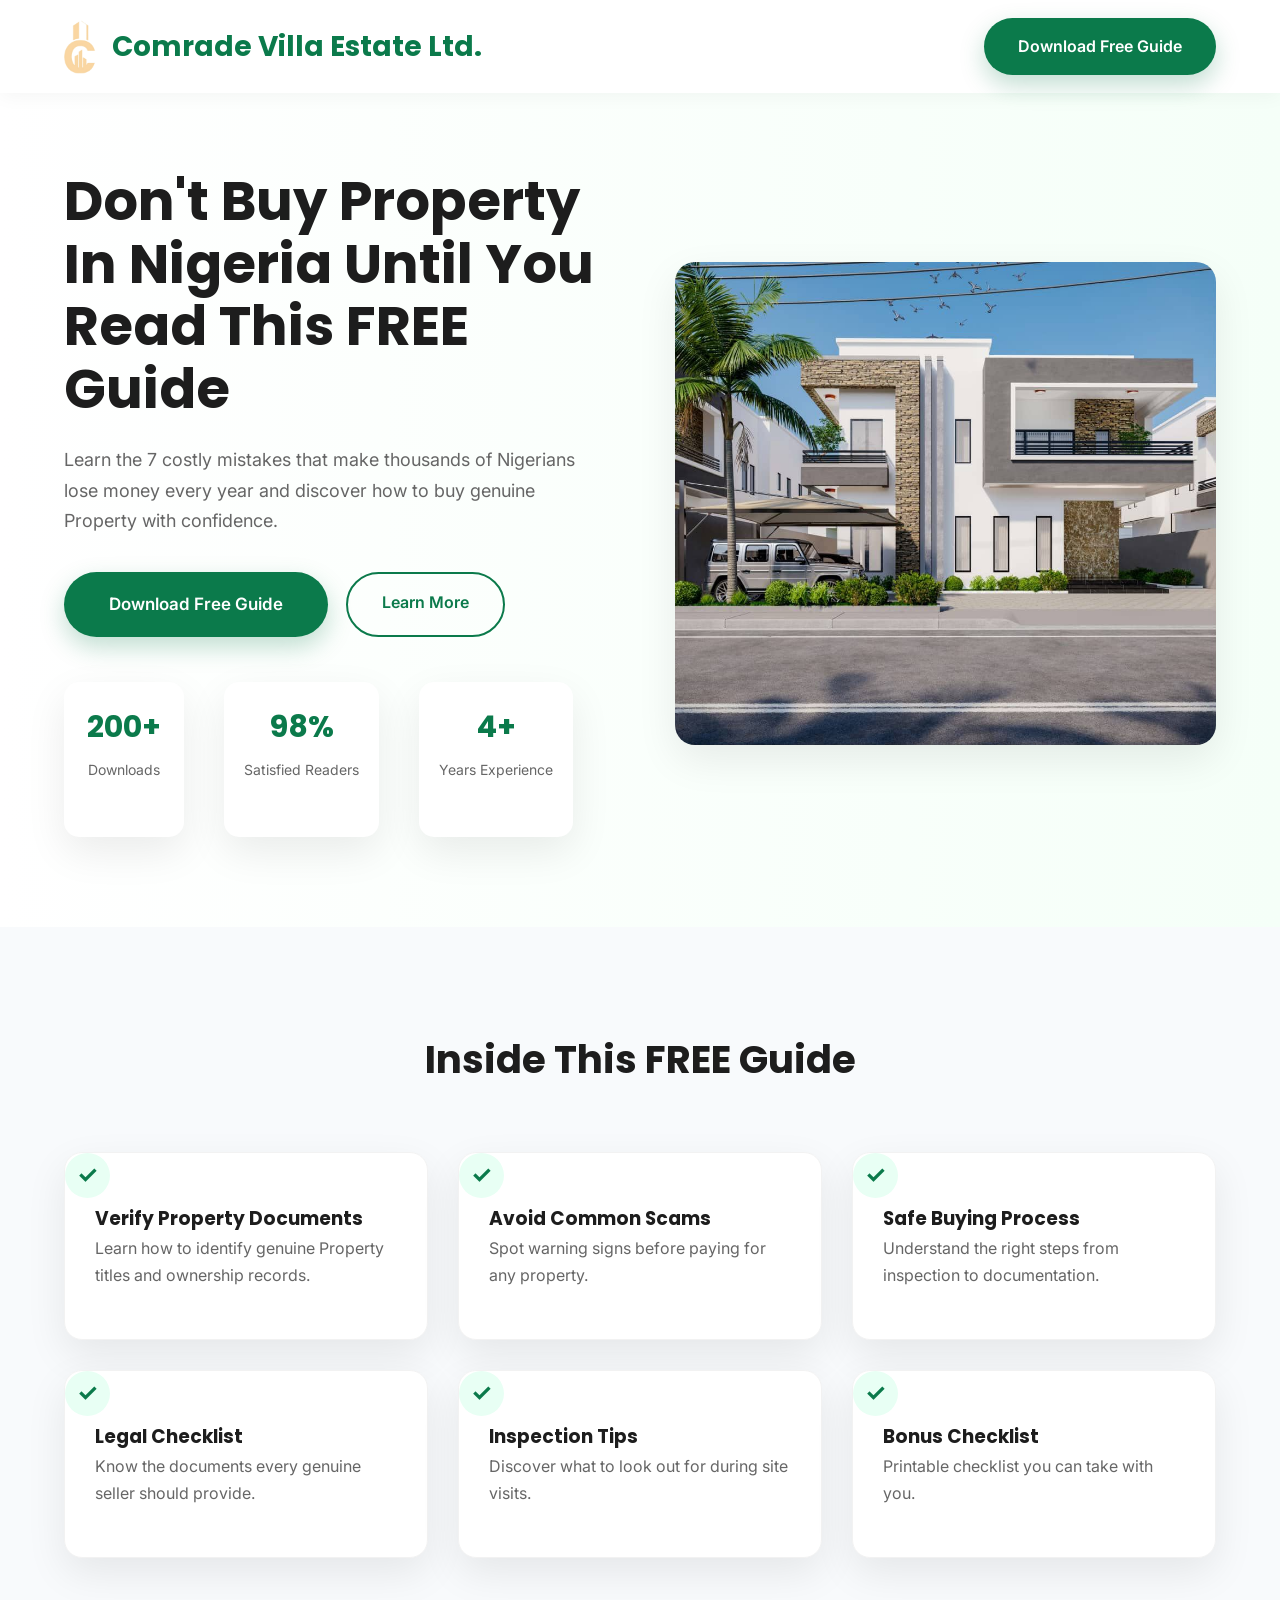
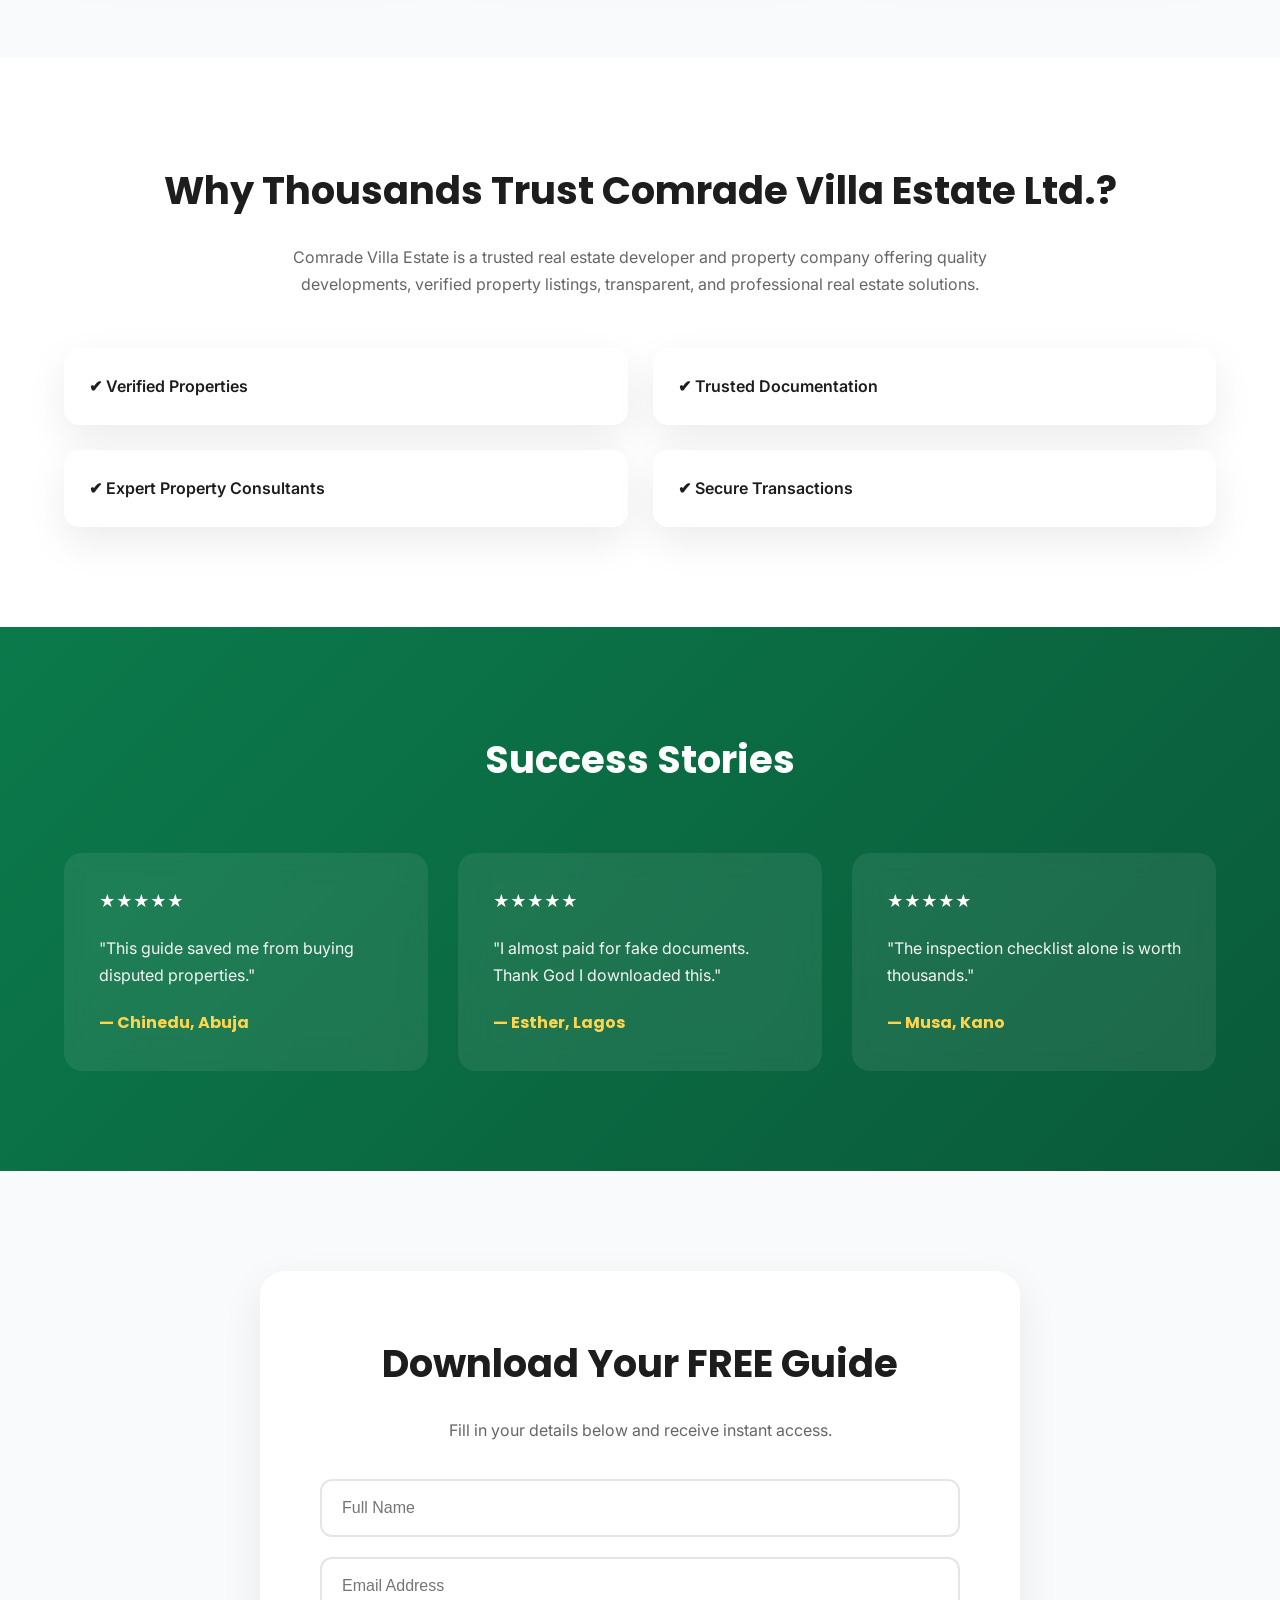
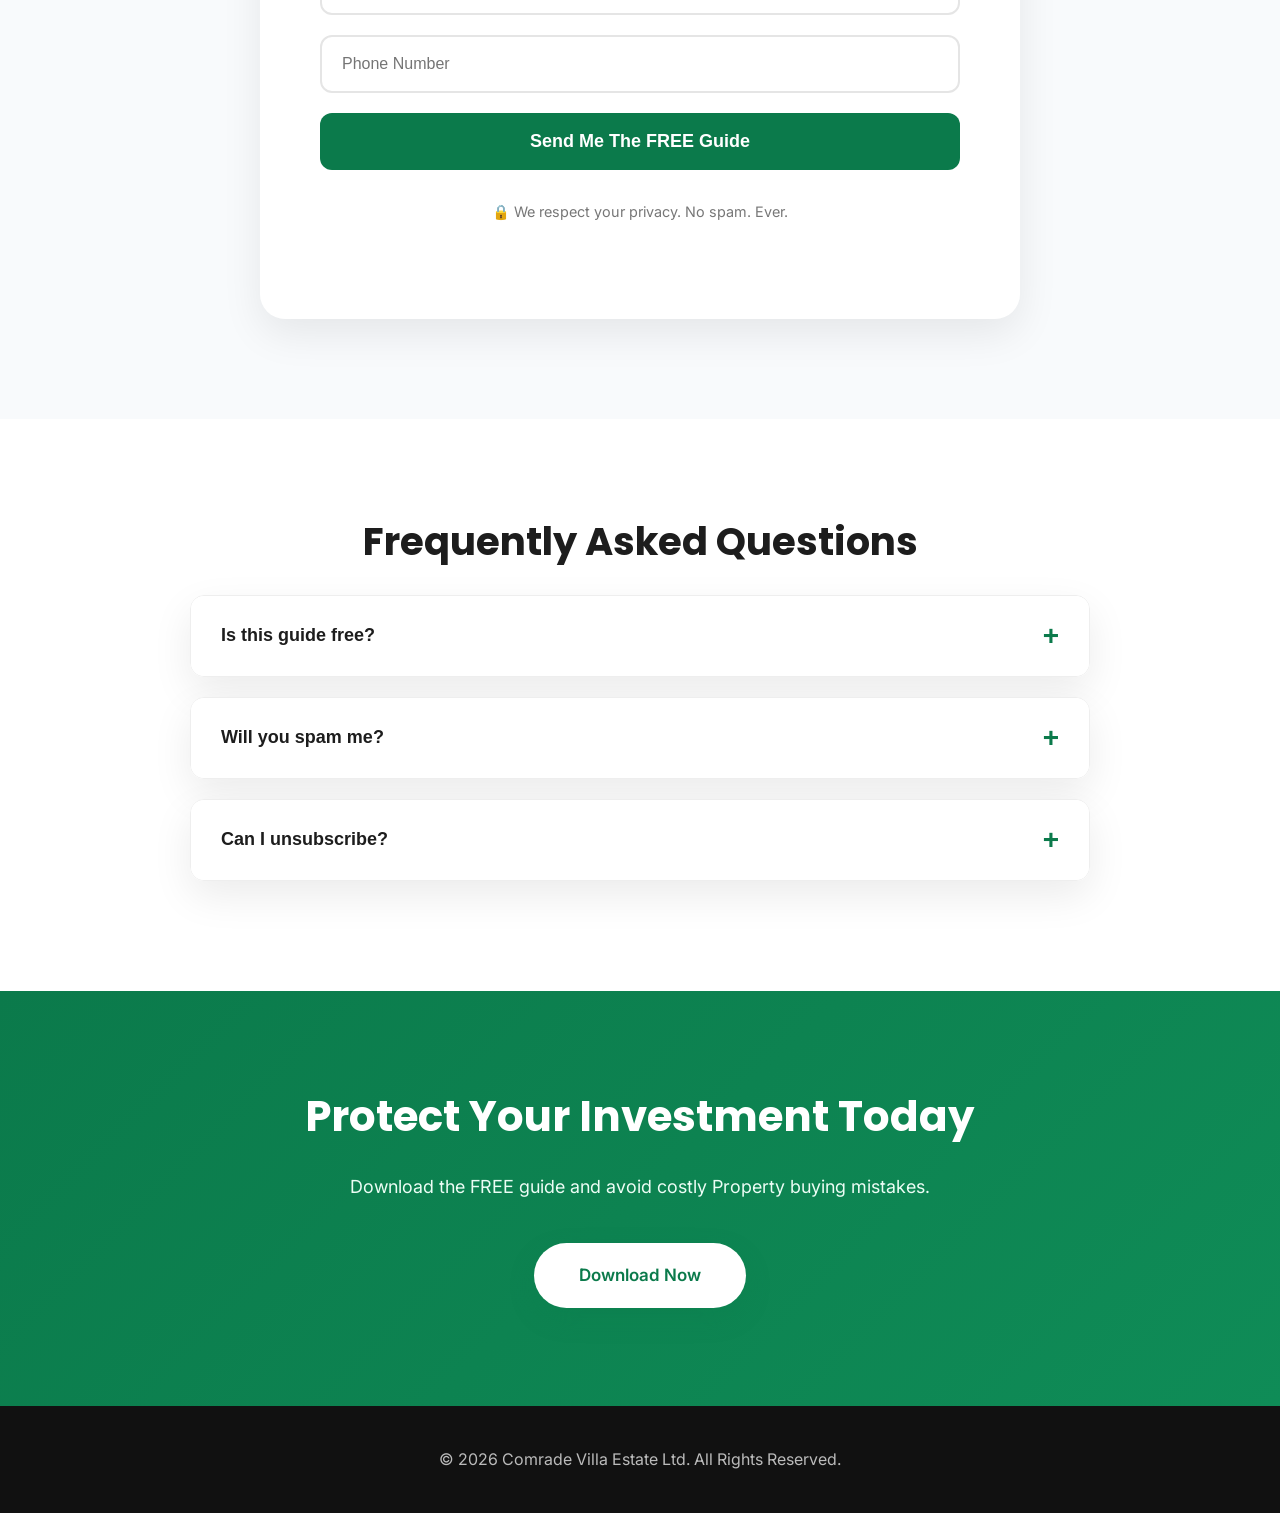
==== index.html @ e1920a55 "content update" ====
<!doctype html>
<html lang="en">
  <head>
    <meta charset="UTF-8" />
    <meta http-equiv="X-UA-Compatible" content="IE=edge" />
    <meta name="viewport" content="width=device-width, initial-scale=1.0" />

    <title>FREE Property Buying Guide | Avoid Costly Property Scams in Nigeria</title>

    <meta
      name="description"
      content="Download our FREE guide and learn the 7 costly mistakes Nigerians make when buying properties. Protect your investment today."
    />

    <link rel="preconnect" href="https://fonts.googleapis.com" />
    <link rel="preconnect" href="https://fonts.gstatic.com" crossorigin />
    <link rel="icon" type="image/x-icon" href="/img/comrade-villa-logo.png" />

    <link
      href="https://fonts.googleapis.com/css2?family=Inter:wght@300;400;500;600;700;800&family=Poppins:wght@500;600;700;800&display=swap"
      rel="stylesheet"
    />

    <link rel="stylesheet" href="css/style.css" />
  </head>

  <body>
    <!-- ================= HEADER ================= -->

    <header>
      <div class="container">
        <div class="logo">
          <a href="index.html"><img src="img/comrade-villa-logo.png" alt="" class="home-logo" /> </a>
          <h2>Comrade Villa Estate Ltd.</h2>
        </div>

        <a href="#optin" class="btn">Download Free Guide</a>
      </div>
    </header>

    <!-- ================= HERO ================= -->

    <section class="hero">
      <div class="container hero-grid">
        <div class="hero-content">
          <!-- <span class="tag"> FREE PROPERTY BUYER'S GUIDE </span> -->

          <h1>Don't Buy Property In Nigeria Until You Read This FREE Guide</h1>

          <p>
            Learn the 7 costly mistakes that make thousands of Nigerians lose money every year and discover how to buy
            genuine Property with confidence.
          </p>

          <div class="hero-buttons">
            <a href="#optin" class="btn large"> Download Free Guide </a>

            <a href="#benefits" class="btn-outline"> Learn More </a>
          </div>

          <div class="hero-stats">
            <div>
              <h3>200+</h3>

              <p>Downloads</p>
            </div>

            <div>
              <h3>98%</h3>

              <p>Satisfied Readers</p>
            </div>

            <div>
              <h3>4+</h3>

              <p>Years Experience</p>
            </div>
          </div>
        </div>

        <div class="hero-image">
          <img src="/img/comprade-villa-img.jpeg" alt="comrade villa" />
        </div>
      </div>
    </section>

    <!-- ================= BENEFITS ================= -->

    <section id="benefits" class="benefits">
      <div class="container">
        <h2>Inside This FREE Guide</h2>

        <div class="cards">
          <div class="card">
            <h3>Verify Property Documents</h3>

            <p>Learn how to identify genuine Property titles and ownership records.</p>
          </div>

          <div class="card">
            <h3>Avoid Common Scams</h3>

            <p>Spot warning signs before paying for any property.</p>
          </div>

          <div class="card">
            <h3>Safe Buying Process</h3>

            <p>Understand the right steps from inspection to documentation.</p>
          </div>

          <div class="card">
            <h3>Legal Checklist</h3>

            <p>Know the documents every genuine seller should provide.</p>
          </div>

          <div class="card">
            <h3>Inspection Tips</h3>

            <p>Discover what to look out for during site visits.</p>
          </div>

          <div class="card">
            <h3>Bonus Checklist</h3>

            <p>Printable checklist you can take with you.</p>
          </div>
        </div>
      </div>
    </section>

    <!-- ================= WHY US ================= -->

    <section class="why">
      <div class="container">
        <h2>Why Thousands Trust Comrade Villa Estate Ltd.?</h2>

        <p class="section-text">
          Comrade Villa Estate is a trusted real estate developer and property company offering quality developments,
          verified property listings, transparent, and professional real estate solutions.
        </p>

        <div class="why-grid">
          <div>✔ Verified Properties</div>

          <div>✔ Trusted Documentation</div>

          <div>✔ Expert Property Consultants</div>

          <div>✔ Secure Transactions</div>
        </div>
      </div>
    </section>

    <!-- ================= TESTIMONIALS ================= -->

    <section class="testimonials">
      <div class="container">
        <h2>Success Stories</h2>

        <div class="testimonial-wrapper">
          <div class="testimonial">
            ★★★★★

            <p>"This guide saved me from buying disputed properties."</p>

            <h4>— Chinedu, Abuja</h4>
          </div>

          <div class="testimonial">
            ★★★★★

            <p>"I almost paid for fake documents. Thank God I downloaded this."</p>

            <h4>— Esther, Lagos</h4>
          </div>

          <div class="testimonial">
            ★★★★★

            <p>"The inspection checklist alone is worth thousands."</p>

            <h4>— Musa, Kano</h4>
          </div>
        </div>
      </div>
    </section>

    <!-- ================= OPTIN ================= -->

    <section id="optin" class="optin">
      <div class="container">
        <div class="optin-box">
          <h2>Download Your FREE Guide</h2>
          <p>Fill in your details below and receive instant access.</p>

          <form id="leadForm">
            <input type="text" name="fullName" placeholder="Full Name" required />
            <input type="email" name="email" placeholder="Email Address" required />
            <input type="tel" name="phone" placeholder="Phone Number" />
            <button type="submit">Send Me The FREE Guide</button>
            <p class="privacy">🔒 We respect your privacy. No spam. Ever.</p>
          </form>
        </div>
      </div>
    </section>

    <!-- ================= FAQ ================= -->

    <section class="faq">
      <div class="container">
        <h2>Frequently Asked Questions</h2>

        <div class="faq-item">
          <button>Is this guide free?</button>

          <div class="answer">Yes. It is completely free.</div>
        </div>

        <div class="faq-item">
          <button>Will you spam me?</button>

          <div class="answer">No. You'll only receive useful property tips.</div>
        </div>

        <div class="faq-item">
          <button>Can I unsubscribe?</button>

          <div class="answer">Yes, anytime.</div>
        </div>
      </div>
    </section>

    <!-- ================= CTA ================= -->

    <section class="cta">
      <div class="container">
        <h2>Protect Your Investment Today</h2>

        <p>Download the FREE guide and avoid costly Property buying mistakes.</p>

        <a href="#optin" class="btn large"> Download Now </a>
      </div>
    </section>

    <!-- ================= FOOTER ================= -->

    <footer>
      <div class="container">
        <p>© 2026 Comrade Villa Estate Ltd. All Rights Reserved.</p>
      </div>
    </footer>

    <script src="js/script.js"></script>
    <script src="js/form.js"></script>
  </body>
</html>
---- css/style.css ----
/* ===========================================
   PRIME LAND REALTY LANDING PAGE
   STYLE.CSS
=========================================== */

/* Google Fonts */
@import url("https://fonts.googleapis.com/css2?family=Inter:wght@300;400;500;600;700;800&family=Poppins:wght@500;600;700;800&display=swap");

/* =========================
   CSS VARIABLES
========================= */

:root {
  --primary: #0b7a4b;
  --primary-dark: #065d38;
  --secondary: #f4b400;

  --dark: #1d1d1d;
  --gray: #666;
  --light: #f8fafc;
  --white: #ffffff;

  --border: #e8e8e8;

  --shadow: 0 15px 40px rgba(0, 0, 0, 0.08);

  --radius: 14px;

  --transition: 0.35s ease;
}

/* =========================
RESET
========================= */

* {
  margin: 0;
  padding: 0;
  box-sizing: border-box;
}

html {
  scroll-behavior: smooth;
}

body {
  font-family: "Inter", sans-serif;
  font-size: 16px;
  line-height: 1.7;
  color: var(--dark);
  background: var(--white);

  overflow-x: hidden;
}

img {
  max-width: 100%;
  display: block;
}

a {
  text-decoration: none;
}

ul {
  list-style: none;
}

section {
  padding: 90px 0;
}

.container {
  width: 90%;
  max-width: 1180px;
  margin: auto;
}

/* =========================
TYPOGRAPHY
========================= */

h1,
h2,
h3,
h4 {
  font-family: "Poppins", sans-serif;
  font-weight: 700;
  color: var(--dark);
}

h1 {
  font-size: 3.4rem;
  line-height: 1.15;
  margin-bottom: 25px;
}

h2 {
  font-size: 2.4rem;
  margin-bottom: 20px;
  text-align: center;
}

p {
  color: var(--gray);
}

.section-text {
  max-width: 700px;
  margin: 20px auto 50px;
  text-align: center;
}

/* =========================
BUTTONS
========================= */

.btn {
  display: inline-block;

  background: var(--primary);

  color: white;

  padding: 15px 34px;

  border-radius: 50px;

  font-weight: 600;

  transition: var(--transition);

  box-shadow: 0 10px 25px rgba(11, 122, 75, 0.25);
}

.btn:hover {
  background: var(--primary-dark);

  transform: translateY(-4px);
}

.large {
  padding: 18px 45px;

  font-size: 17px;
}

.btn-outline {
  display: inline-block;

  padding: 15px 34px;

  border: 2px solid var(--primary);

  border-radius: 50px;

  font-weight: 600;

  color: var(--primary);

  transition: var(--transition);
}

.btn-outline:hover {
  background: var(--primary);

  color: white;
}

/* =========================
HEADER
========================= */

header {
  position: fixed;

  top: 0;

  left: 0;

  width: 100%;

  background: rgba(255, 255, 255, 0.95);

  backdrop-filter: blur(12px);

  z-index: 999;

  box-shadow: 0 4px 18px rgba(0, 0, 0, 0.04);
}

header .container {
  display: flex;

  justify-content: space-between;

  align-items: center;

  padding: 18px 0;
}

.logo {
  display: flex;
  flex-direction: row;
  align-items: center;
  column-gap: 1rem;
  /* padding-top: 2rem; */
}

.logo h2 {
  font-size: 28px;
  color: var(--primary);
  margin: 0;
}

.logo img {
  width: 2rem;
}

/* =========================
HERO
========================= */

.hero {
  padding-top: 170px;

  background: linear-gradient(to right, #ffffff, #f5fff8);
}

.hero-grid {
  display: grid;

  grid-template-columns: 1fr 1fr;

  gap: 70px;

  align-items: center;
}

.tag {
  display: inline-block;

  background: #e8fff4;

  color: var(--primary);

  padding: 8px 18px;

  border-radius: 30px;

  font-size: 14px;

  font-weight: 700;

  margin-bottom: 25px;
}

.hero p {
  font-size: 18px;

  margin-bottom: 35px;
}

.hero-buttons {
  display: flex;

  gap: 18px;

  margin-bottom: 45px;

  flex-wrap: wrap;
}

.hero-image img {
  border-radius: 20px;

  box-shadow: var(--shadow);
}

/* =========================
STATS
========================= */

.hero-stats {
  display: flex;

  gap: 40px;

  margin-top: 30px;
}

.hero-stats div {
  background: white;

  padding: 20px;

  border-radius: 15px;

  box-shadow: var(--shadow);

  min-width: 120px;

  text-align: center;
}

.hero-stats h3 {
  font-size: 30px;

  color: var(--primary);

  margin-bottom: 5px;
}

.hero-stats p {
  font-size: 14px;
}

/* =========================
UTILITY CLASSES
========================= */

.text-center {
  text-align: center;
}

.mt-40 {
  margin-top: 40px;
}

.mb-40 {
  margin-bottom: 40px;
}

/* =========================
ANIMATIONS
========================= */

@keyframes fadeUp {
  from {
    opacity: 0;

    transform: translateY(40px);
  }

  to {
    opacity: 1;

    transform: translateY(0);
  }
}

.hero-content {
  animation: fadeUp 0.8s ease;
}

.hero-image {
  animation: fadeUp 1s ease;
}

/* ==========================================
   BENEFITS SECTION
========================================== */

.benefits {
  background: #f8fafc;
}

.cards {
  display: grid;
  grid-template-columns: repeat(auto-fit, minmax(280px, 1fr));
  gap: 30px;
  margin-top: 60px;
}

.card {
  background: #fff;
  padding: 50px 30px;
  border-radius: 18px;
  box-shadow: var(--shadow);
  transition: var(--transition);
  border: 1px solid #f2f2f2;
  position: relative;
  overflow: hidden;
}

.card::before {
  content: "";
  position: absolute;
  top: 0;
  left: 0;
  width: 100%;
  height: 5px;
  background: var(--primary);
}

.card:hover {
  transform: translateY(-10px);
  box-shadow: 0 20px 50px rgba(0, 0, 0, 0.12);
}

.card-heading.card h3 {
  margin: 20px 0 15px;
  font-size: 1.3rem;
  color: var(--dark);
}

.card::before {
  content: "✓";
  width: 45px;
  height: 45px;
  background: #e8fff4;
  color: var(--primary);
  border-radius: 50%;
  display: flex;
  align-items: center;
  justify-content: center;
  font-size: 24px;
  font-weight: bold;
}

.card p {
  color: var(--gray);
}

/* ==========================================
   WHY US
========================================== */

.why {
  background: white;
}

.why-grid {
  display: grid;
  grid-template-columns: repeat(2, 1fr);
  gap: 25px;
  margin-top: 50px;
}

.why-grid div {
  background: #fff;
  padding: 25px;
  border-radius: 15px;
  box-shadow: var(--shadow);
  font-weight: 600;
  transition: 0.3s;
}

.why-grid div:hover {
  background: var(--primary);
  color: white;
  transform: translateY(-5px);
}

/* ==========================================
   TESTIMONIALS
========================================== */

.testimonials {
  background: linear-gradient(135deg, #0b7a4b, #0a5a39);
  color: white;
}

.testimonials h2 {
  color: white;
}

.testimonial-wrapper {
  display: grid;
  grid-template-columns: repeat(auto-fit, minmax(300px, 1fr));
  gap: 30px;
  margin-top: 60px;
}

.testimonial {
  background: rgba(255, 255, 255, 0.08);
  backdrop-filter: blur(12px);
  padding: 35px;
  border-radius: 18px;
  transition: 0.35s;
}

.testimonial:hover {
  transform: translateY(-8px);
  background: rgba(255, 255, 255, 0.14);
}

.testimonial p {
  color: #f5f5f5;
  margin: 20px 0;
}

.testimonial h4 {
  color: #ffd54f;
}

/* ==========================================
   OPT-IN SECTION
========================================== */

.optin {
  background: #f8fafc;
}

.optin-box {
  max-width: 760px;
  margin: auto;
  background: white;
  padding: 60px;
  border-radius: 25px;
  box-shadow: var(--shadow);
  text-align: center;
}

.optin-box p {
  margin-bottom: 35px;
}

#leadForm {
  display: flex;
  flex-direction: column;
  gap: 20px;
}

#leadForm input {
  width: 100%;
  padding: 18px 20px;
  border: 2px solid #e5e5e5;
  border-radius: 12px;
  font-size: 16px;
  transition: 0.3s;
  outline: none;
}

#leadForm input:focus {
  border-color: var(--primary);
  box-shadow: 0 0 0 4px rgba(11, 122, 75, 0.12);
}

#leadForm button {
  background: var(--primary);
  color: white;
  border: none;
  padding: 18px;
  border-radius: 12px;
  font-size: 18px;
  font-weight: 700;
  cursor: pointer;
  transition: 0.3s;
}

#leadForm button:hover {
  background: var(--primary-dark);
  transform: translateY(-3px);
}

.privacy {
  font-size: 0.9rem;
  color: #777;
  margin-top: 10px;
}

/* ==========================================
   TRUST BADGES
========================================== */

.trust-badges {
  display: flex;
  justify-content: center;
  gap: 20px;
  flex-wrap: wrap;
  margin-top: 35px;
}

.badge {
  background: #fff;
  padding: 15px 25px;
  border-radius: 50px;
  box-shadow: var(--shadow);
  font-size: 14px;
  font-weight: 600;
}

/* ==========================================
   HOVER EFFECTS
========================================== */

.card,
.testimonial,
.why-grid div,
.optin-box {
  transition: all 0.35s ease;
}

.card:hover,
.testimonial:hover,
.optin-box:hover {
  box-shadow: 0 25px 60px rgba(0, 0, 0, 0.15);
}

/* ==========================================
   SECTION SPACING
========================================== */

.benefits,
.why,
.testimonials,
.optin {
  padding: 100px 0;
}

/* =====================================================
   PART 2C
   FAQ • CTA • FOOTER • RESPONSIVE • EXTRA ANIMATIONS
=====================================================*/

/* ===========================
   FAQ SECTION
=========================== */

/* .faq {
  background: #fff;
}

.faq h2 {
  margin-bottom: 50px;
}

.faq-item {
  max-width: 900px;
  margin: 0 auto 20px;
  border-radius: 14px;
  overflow: hidden;
  box-shadow: var(--shadow);
  border: 1px solid #eee;
}

.faq-item button {
  width: 100%;
  background: #fff;
  border: none;
  padding: 24px 30px;
  cursor: pointer;

  display: flex;
  justify-content: space-between;
  align-items: center;

  font-size: 18px;
  font-weight: 600;

  color: var(--dark);

  transition: 0.3s;
}

.faq-item button:hover {
  background: #f9f9f9;
}

.faq-item button::after {
  content: "+";

  font-size: 28px;

  color: var(--primary);

  transition: 0.3s;
}

.faq-item.active button::after {
  transform: rotate(45deg);
}

.answer {
  max-height: 0;

  overflow: hidden;

  transition: max-height 0.4s ease;

  background: #fff;

  color: var(--gray);

  line-height: 1.8;

  padding: 0 30px;
}

.faq-item.active .answer {
  max-height: 250px;

  padding: 0 30px 25px;
} */

/* 2. Active state rules MUST come second */
/* .faq-item.active .answer {
  max-height: 250px;
  padding: 15px 30px 25px;
} */

.faq-item {
  max-width: 900px;
  margin: 0 auto 20px;
  border-radius: 14px;
  overflow: hidden;
  box-shadow: var(--shadow);
  border: 1px solid #eee;
}

.faq-item button {
  width: 100%;
  background: #fff;
  border: none;
  padding: 24px 30px;
  cursor: pointer;
  display: flex;
  justify-content: space-between;
  align-items: center;
  font-size: 18px;
  font-weight: 600;
  color: var(--dark);
  transition: background 0.3s;
}

.faq-item button:hover {
  background: #f9f9f9;
}

.faq-item button::after {
  content: "+";
  font-size: 28px;
  color: var(--primary);
  transition: transform 0.3s;
}

.faq-item.faq-active button::after {
  transform: rotate(45deg);
}

/* Answer */
.answer {
  max-height: 0;
  overflow: hidden;
  transition: max-height 0.4s ease;
  background: #fff;
  color: var(--gray);
  line-height: 1.8;
  padding: 0 30px;
}

/* Active state */
.faq-item.faq-active .answer {
  max-height: 300px; /* increased a bit for safety */
  padding: 0 30px 25px;
}

/* ===========================
   CTA
=========================== */

.cta {
  background: linear-gradient(135deg, var(--primary), #0f8c57);

  color: #fff;

  text-align: center;
}

.cta h2 {
  color: #fff;

  font-size: 42px;
}

.cta p {
  color: #ecfdf5;

  max-width: 700px;

  margin: 20px auto 40px;

  font-size: 18px;
}

.cta .btn {
  background: #fff;

  color: var(--primary);
}

.cta .btn:hover {
  background: var(--secondary);

  color: #222;
}

/* ===========================
   FOOTER
=========================== */

footer {
  background: #111;

  color: #aaa;

  padding: 40px 0;

  text-align: center;
}

footer p {
  color: #bbb;
}

/* ===========================
   SCROLL ANIMATIONS
=========================== */

.reveal {
  opacity: 0;

  transform: translateY(40px);

  transition: all 0.8s ease;
}

.reveal.active {
  opacity: 1;

  transform: translateY(0);
}

/* ===========================
   IMAGE EFFECTS
=========================== */

.hero-image img {
  transition: 0.5s;
}

.hero-image img:hover {
  transform: scale(1.03);
}

/* ===========================
   BUTTON EFFECTS
=========================== */

.btn,
.btn-outline,
#leadForm button {
  position: relative;

  overflow: hidden;
}

.btn::before,
.btn-outline::before,
#leadForm button::before {
  content: "";

  position: absolute;

  top: 0;
  left: -100%;

  width: 100%;
  height: 100%;

  background: rgba(255, 255, 255, 0.2);

  transition: 0.5s;
}

.btn:hover::before,
.btn-outline:hover::before,
#leadForm button:hover::before {
  left: 100%;
}

/* ===========================
   FORM SUCCESS MESSAGE
=========================== */

.success-message {
  display: none;

  margin-top: 20px;

  background: #e8fff4;

  color: var(--primary);

  padding: 18px;

  border-radius: 10px;

  font-weight: 600;
}

/* ===========================
   RESPONSIVE
=========================== */

@media (max-width: 992px) {
  .hero-grid {
    grid-template-columns: 1fr;

    text-align: center;
  }

  .hero-image {
    order: -1;
  }

  .hero-buttons {
    justify-content: center;
  }

  .hero-stats {
    justify-content: center;

    flex-wrap: wrap;
  }

  .why-grid {
    grid-template-columns: 1fr;
  }
}

/* =========================== */

@media (max-width: 768px) {
  section {
    padding: 70px 0;
  }

  h1 {
    font-size: 2.5rem;
  }

  h2 {
    font-size: 2rem;
  }

  header .container {
    flex-direction: column;

    gap: 15px;
  }

  .optin-box {
    padding: 35px;
  }

  .cards {
    grid-template-columns: 1fr;
  }

  .testimonial-wrapper {
    grid-template-columns: 1fr;
  }

  .hero {
    padding-top: 150px;
  }

  .hero-stats {
    gap: 15px;
  }

  .hero-stats div {
    min-width: 100px;

    padding: 15px;
  }

  .faq-item button {
    font-size: 16px;

    padding: 20px;
  }
}

/* =========================== */

@media (max-width: 480px) {
  .container {
    width: 92%;
  }

  h1 {
    font-size: 2rem;
  }

  h2 {
    font-size: 1.7rem;
  }

  .hero-buttons {
    flex-direction: column;
  }

  .hero-buttons a {
    width: 100%;

    text-align: center;
  }

  .btn,
  .btn-outline {
    width: 100%;
  }

  .optin-box {
    padding: 25px;
  }

  #leadForm input {
    padding: 16px;
  }

  #leadForm button {
    padding: 16px;
  }

  .cta h2 {
    font-size: 30px;
  }

  .logo h2 {
    font-size: 1.3rem;
  }

  header .container {
    padding: 14px 0;
    gap: 14px 0;
  }
}

/* ===========================
   SMOOTH FADE
=========================== */

.fade-in {
  animation: fadeUp 0.8s ease forwards;
}

/* ===========================
   LOADING ANIMATION
=========================== */

@keyframes pulse {
  0% {
    transform: scale(1);
  }

  50% {
    transform: scale(1.03);
  }

  100% {
    transform: scale(1);
  }
}

.btn:hover {
  animation: pulse 0.6s ease;
}

/* ===========================
   SCROLLBAR
=========================== */

::-webkit-scrollbar {
  width: 10px;
}

::-webkit-scrollbar-thumb {
  background: var(--primary);

  border-radius: 20px;
}

::-webkit-scrollbar-track {
  background: #f5f5f5;
}

/* ===========================
   TEXT SELECTION
=========================== */

::selection {
  background: var(--primary);

  color: #fff;
}
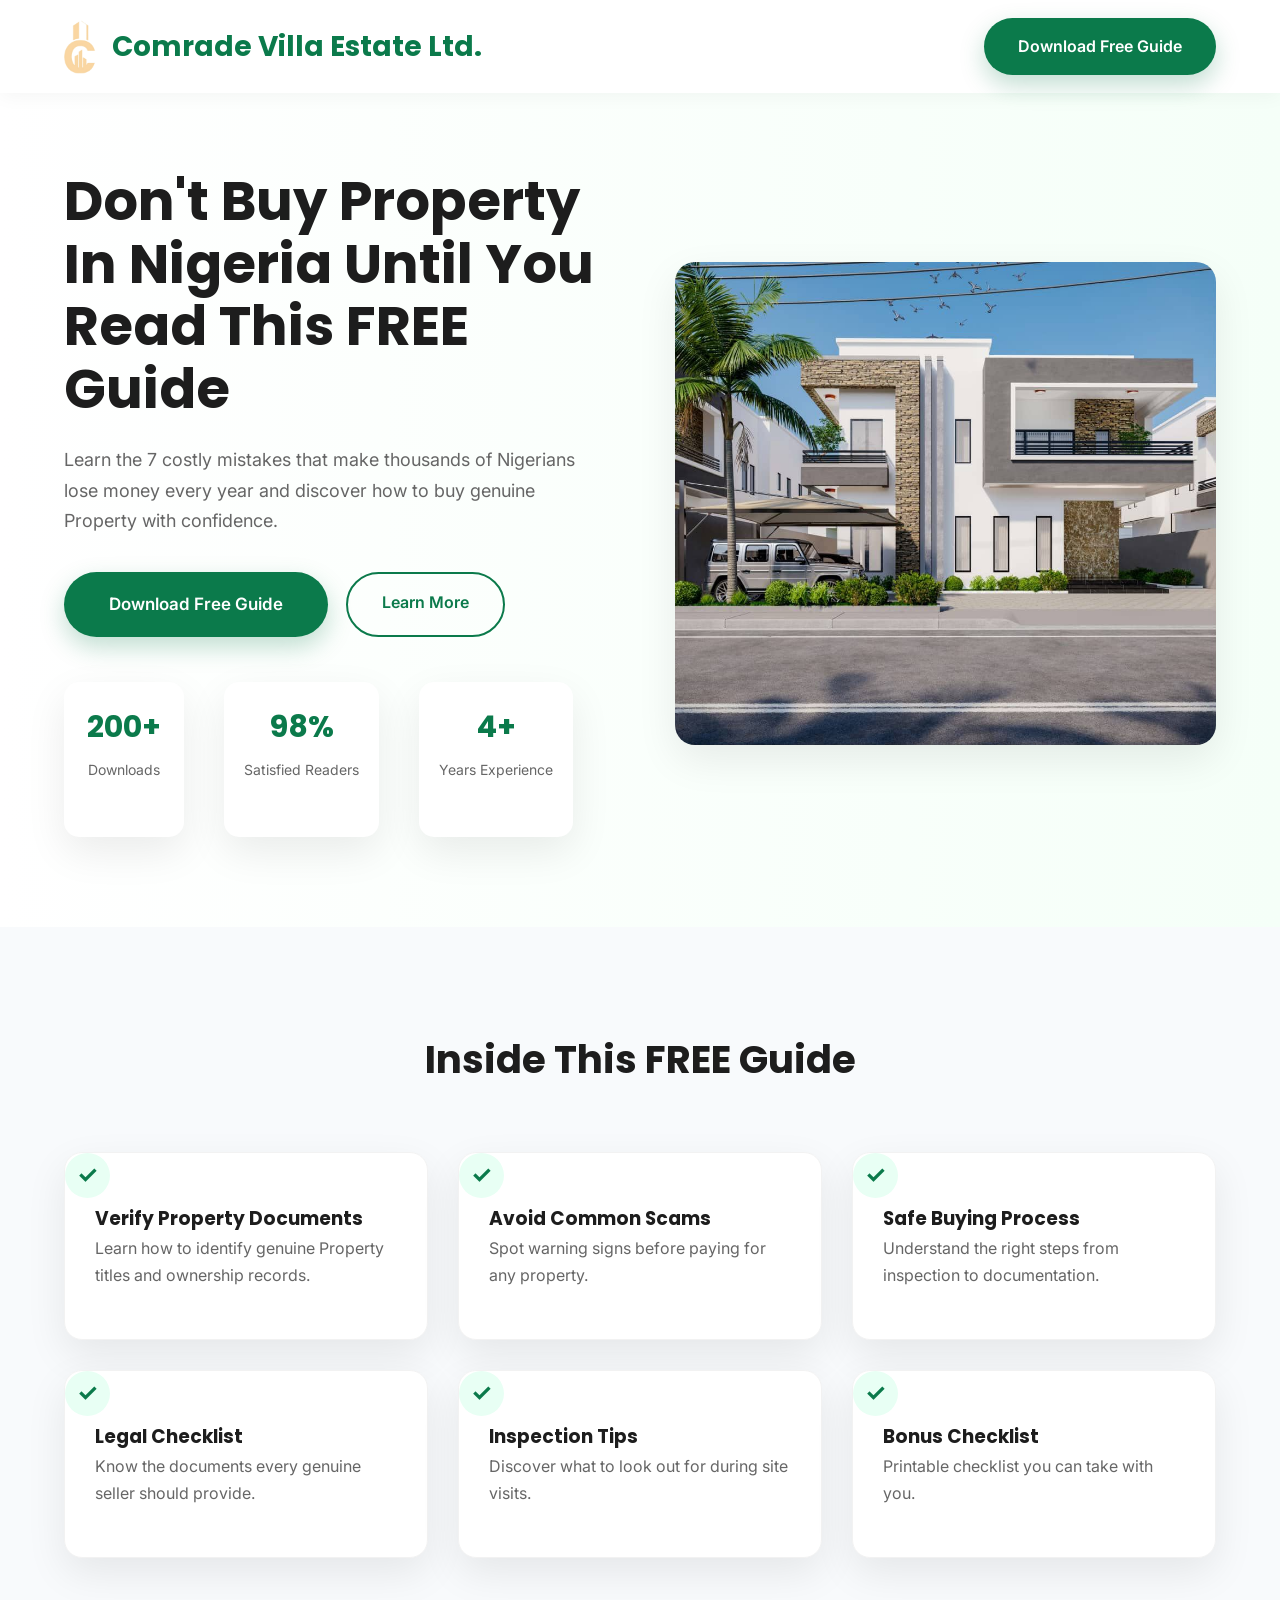
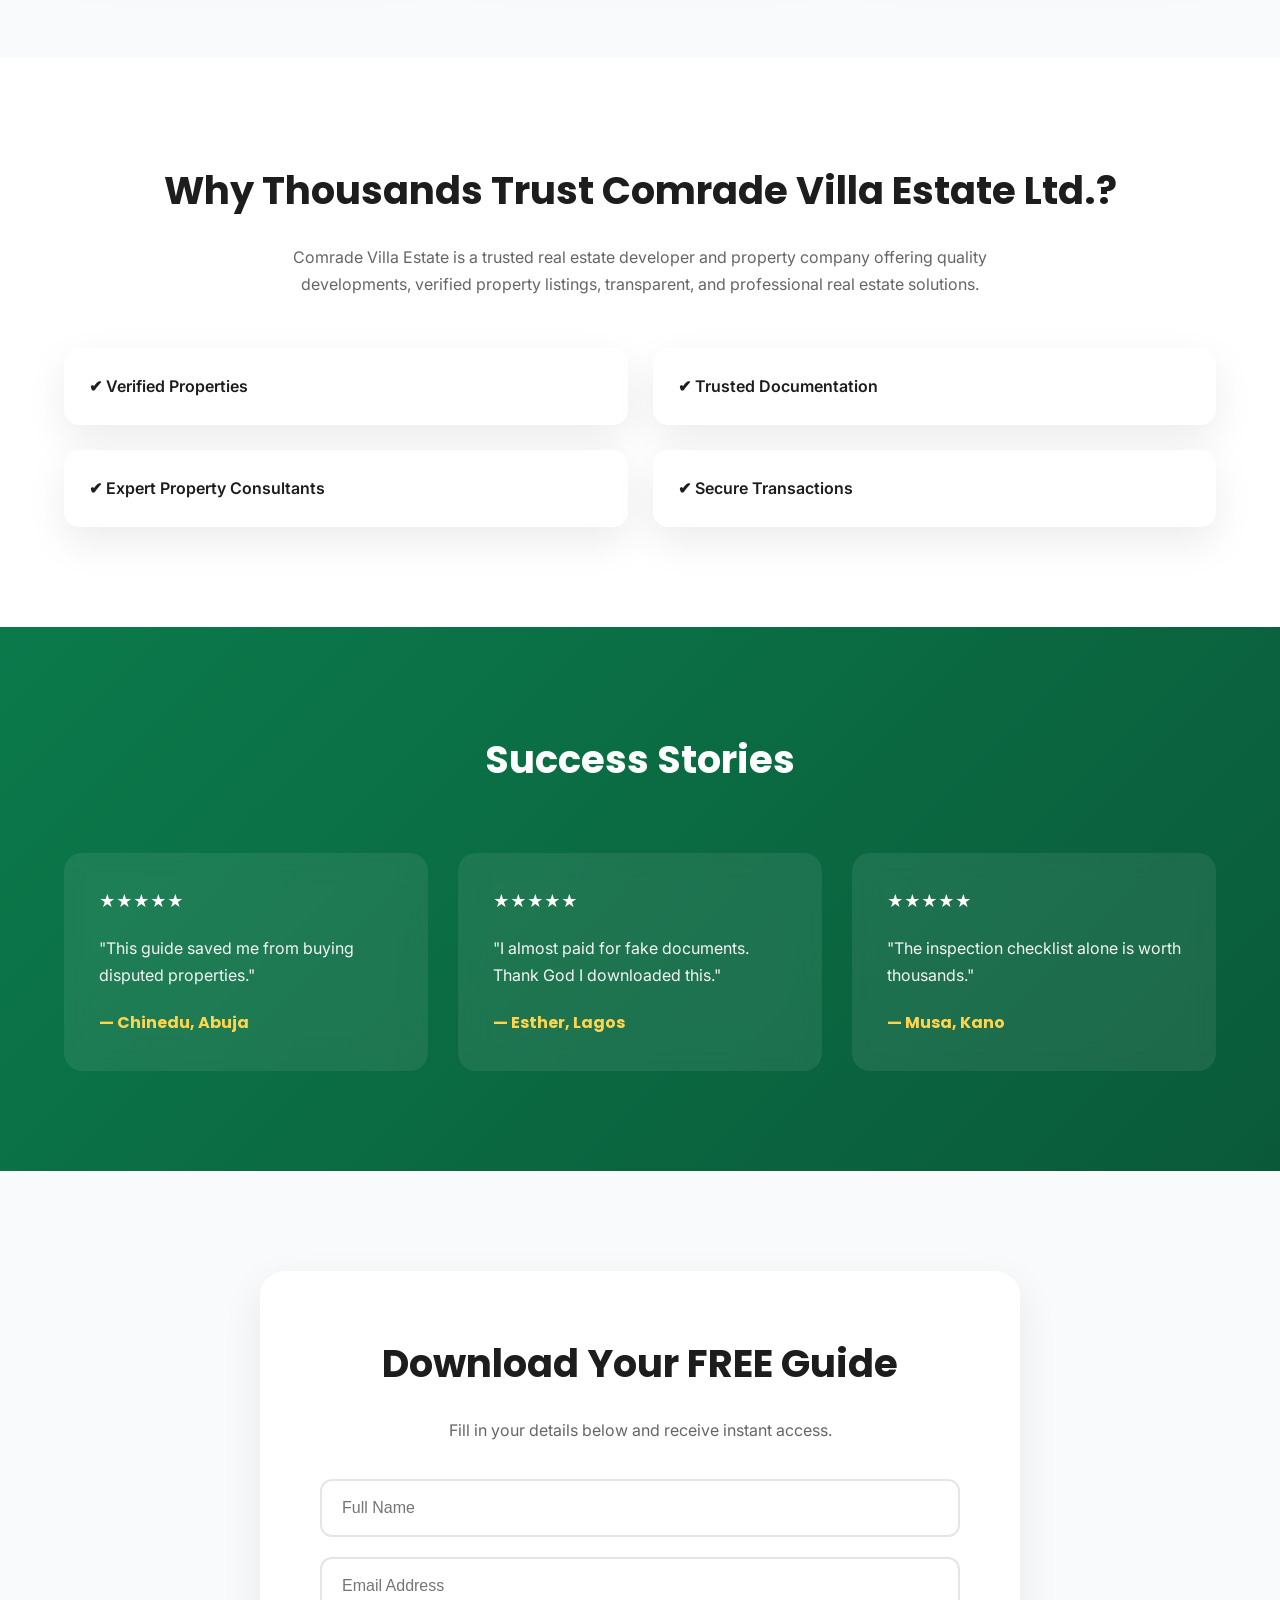
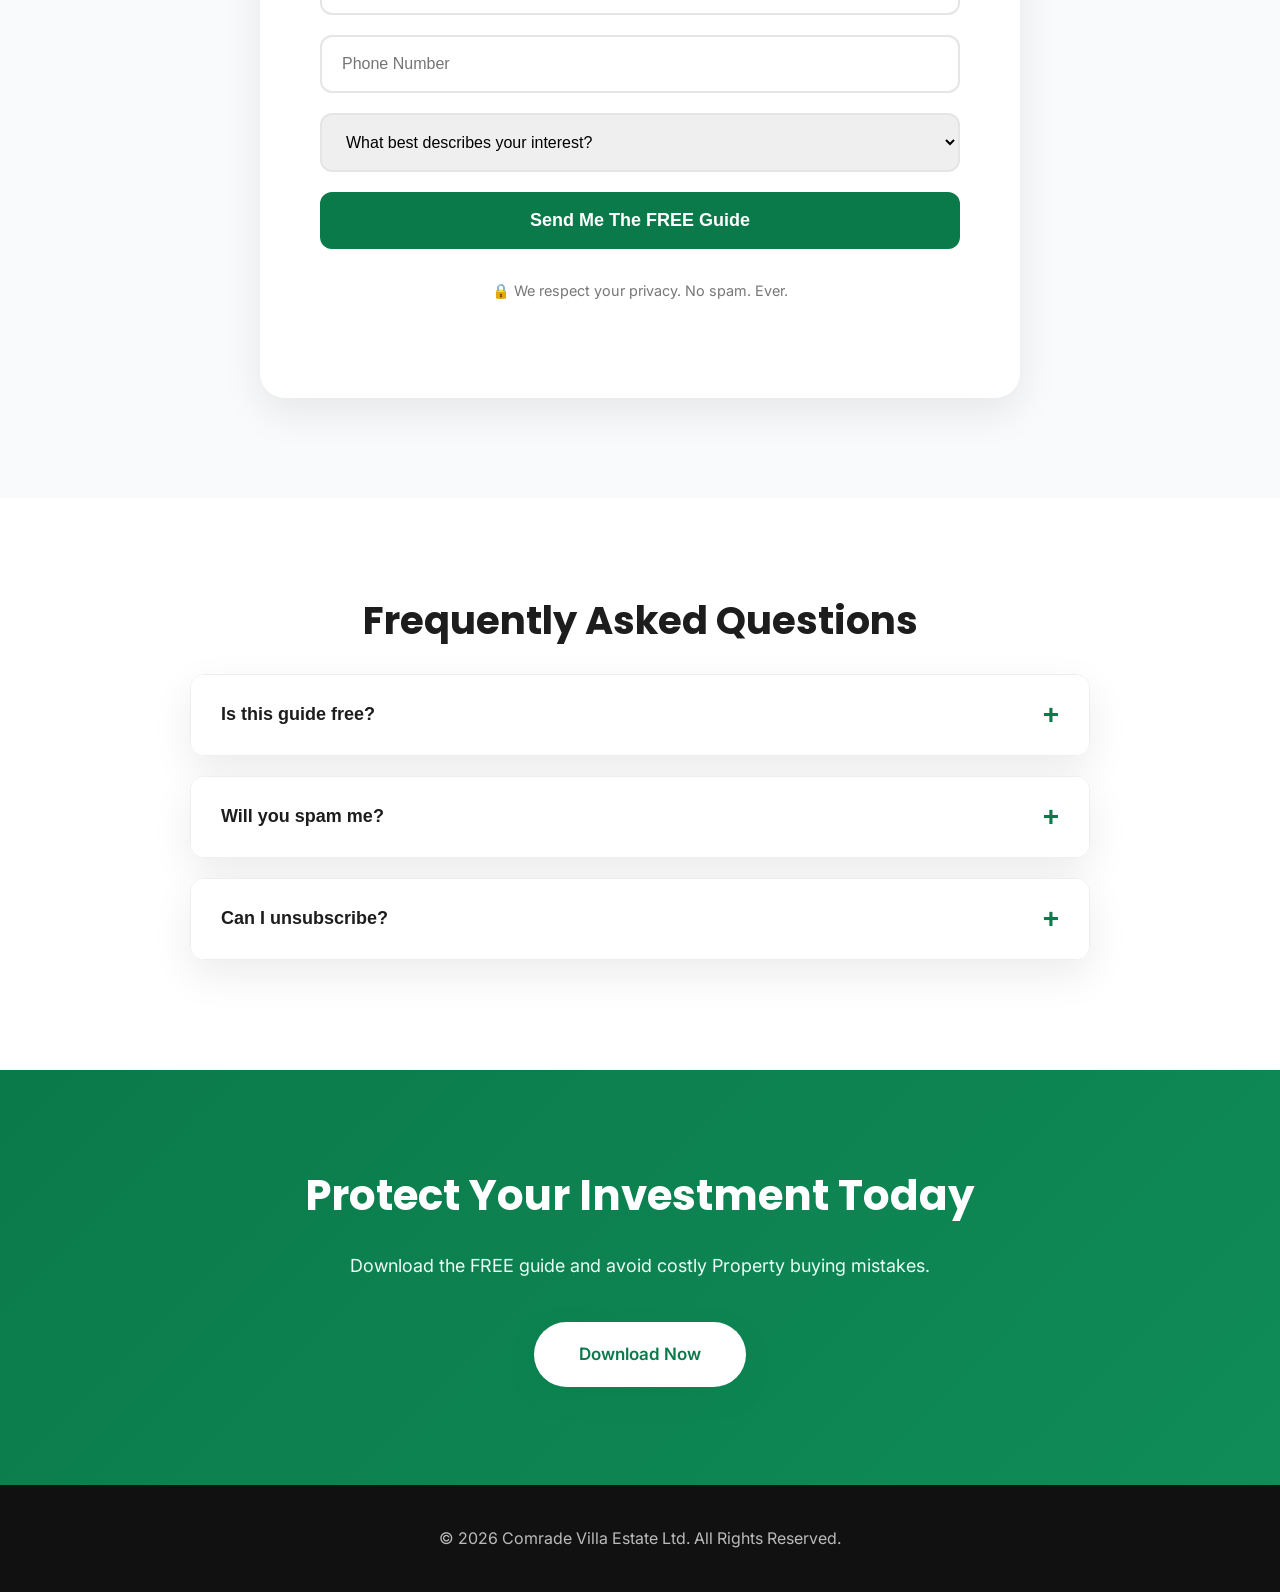
==== commit 9b008f56: "Optimizing the landing page" ====
--- a/index.html
+++ b/index.html
@@ -198,9 +198,23 @@
 
           <form id="leadForm">
             <input type="text" name="fullName" placeholder="Full Name" required />
+
             <input type="email" name="email" placeholder="Email Address" required />
+
             <input type="tel" name="phone" placeholder="Phone Number" />
+
+            <select name="interest" required>
+              <option value="" selected disabled>What best describes your interest?</option>
+              <option value="Actively looking to buy property">I'm actively looking to buy property</option>
+              <option value="Planning to buy within the next 12 months">
+                I'm planning to buy within the next 12 months
+              </option>
+              <option value="Investing in real estate">I'm investing in real estate</option>
+              <option value="Just exploring">I'm just exploring</option>
+            </select>
+
             <button type="submit">Send Me The FREE Guide</button>
+
             <p class="privacy">🔒 We respect your privacy. No spam. Ever.</p>
           </form>
         </div>
--- a/css/style.css
+++ b/css/style.css
@@ -522,7 +522,8 @@
   gap: 20px;
 }
 
-#leadForm input {
+#leadForm input,
+select {
   width: 100%;
   padding: 18px 20px;
   border: 2px solid #e5e5e5;
@@ -533,6 +534,10 @@
 }
 
 #leadForm input:focus {
+  border-color: var(--primary);
+  box-shadow: 0 0 0 4px rgba(11, 122, 75, 0.12);
+}
+#leadForm select:focus {
   border-color: var(--primary);
   box-shadow: 0 0 0 4px rgba(11, 122, 75, 0.12);
 }
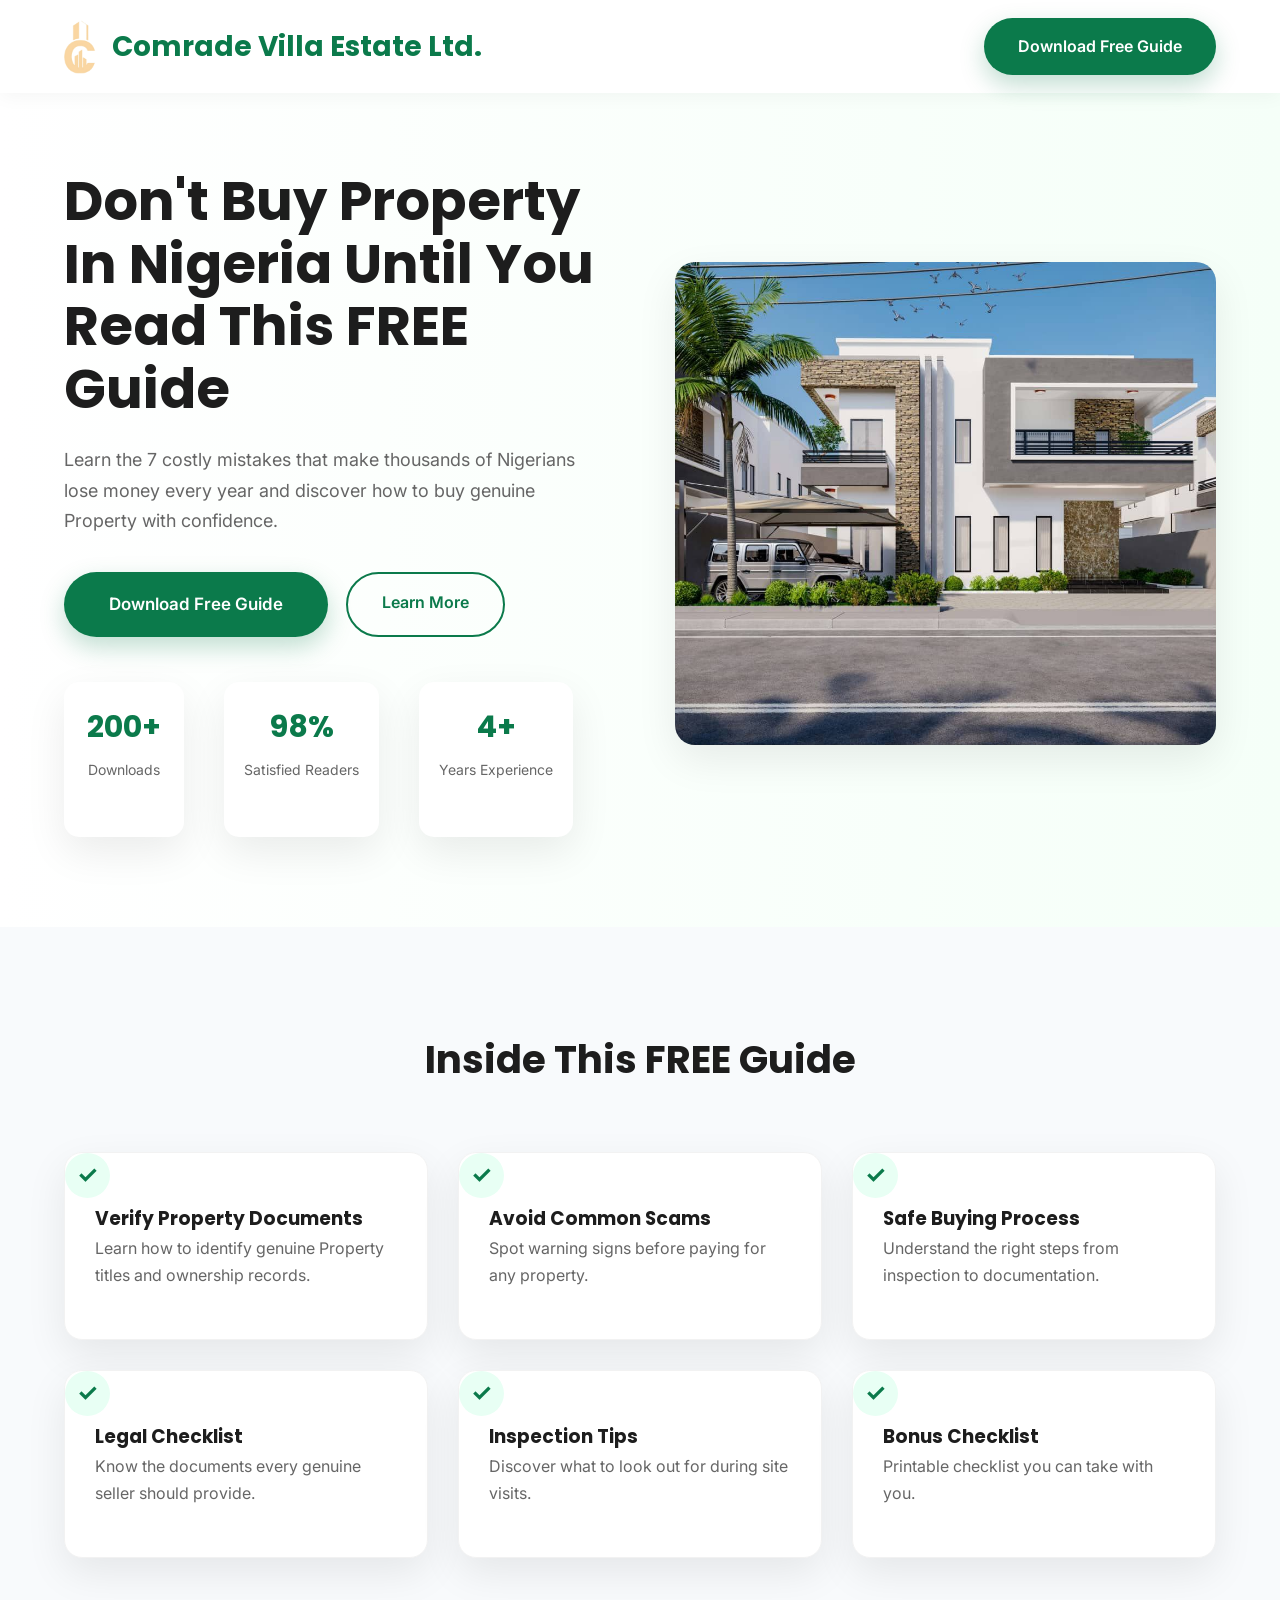
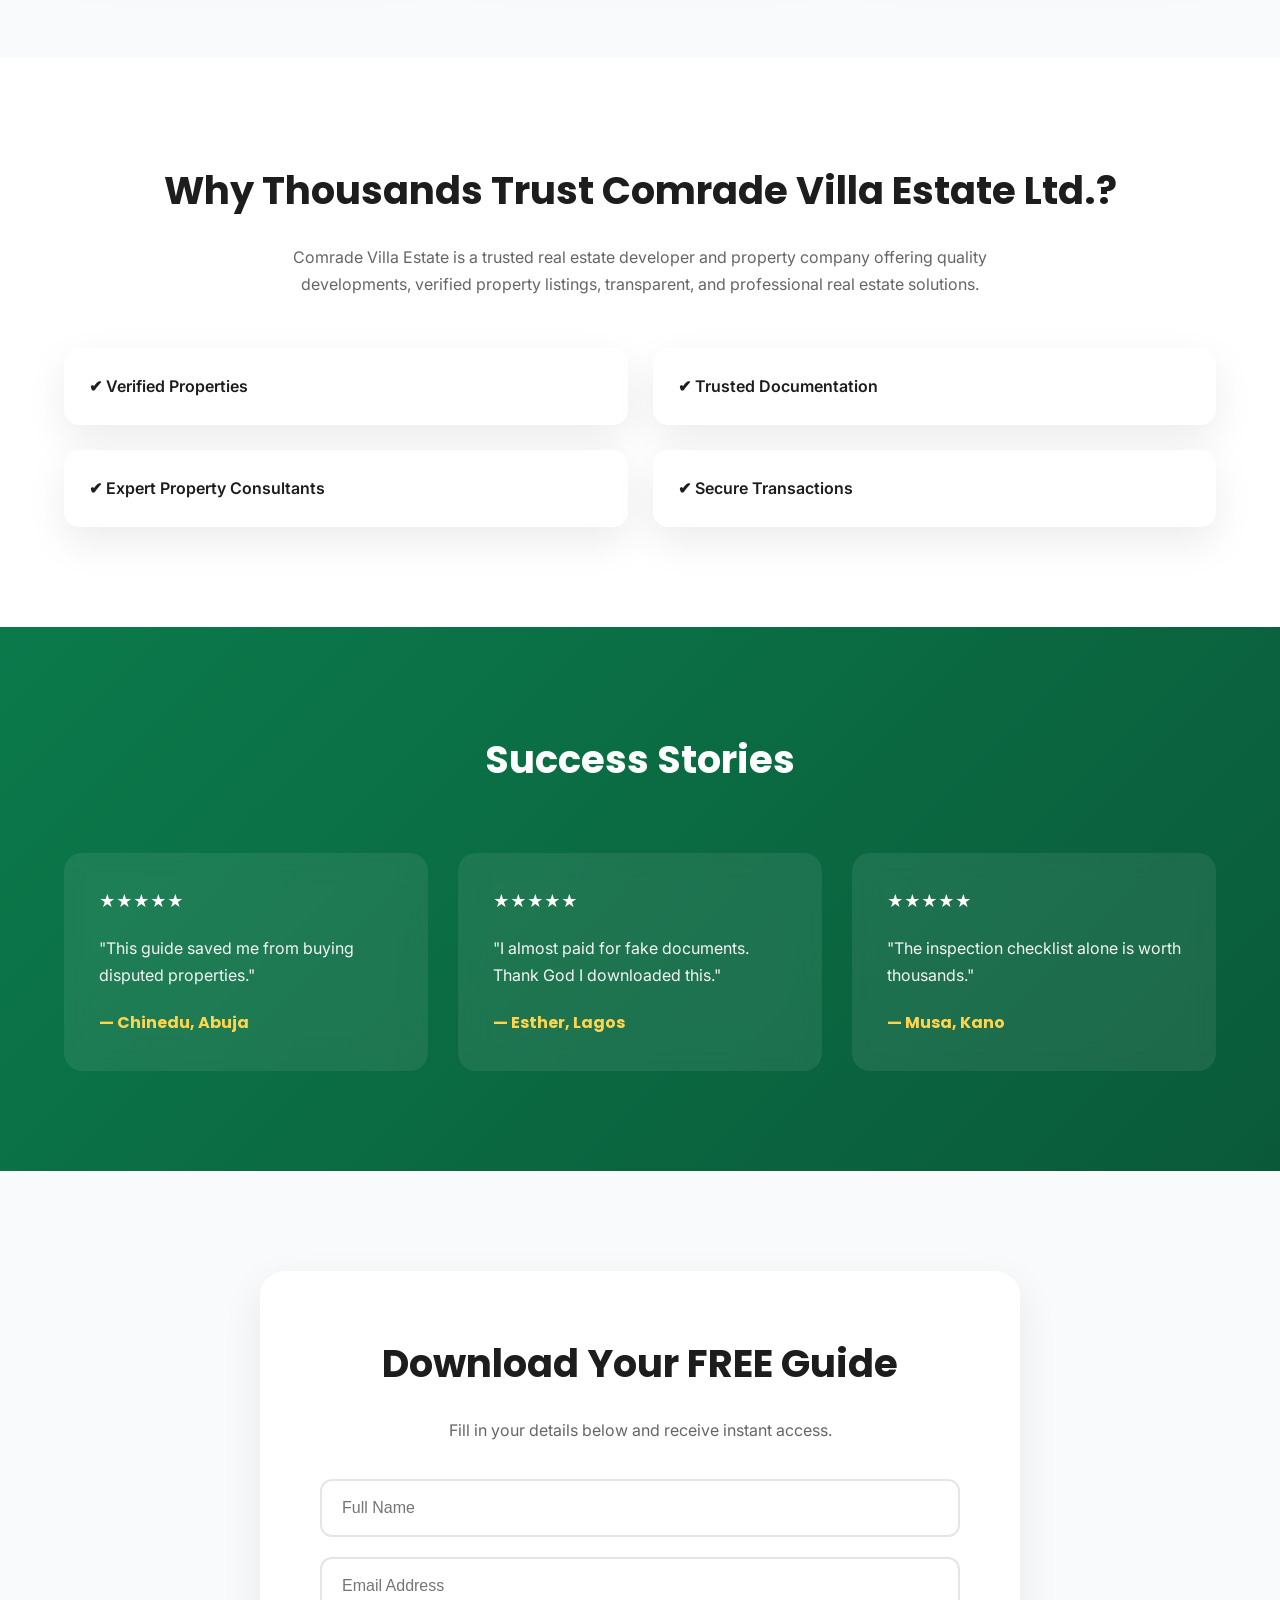
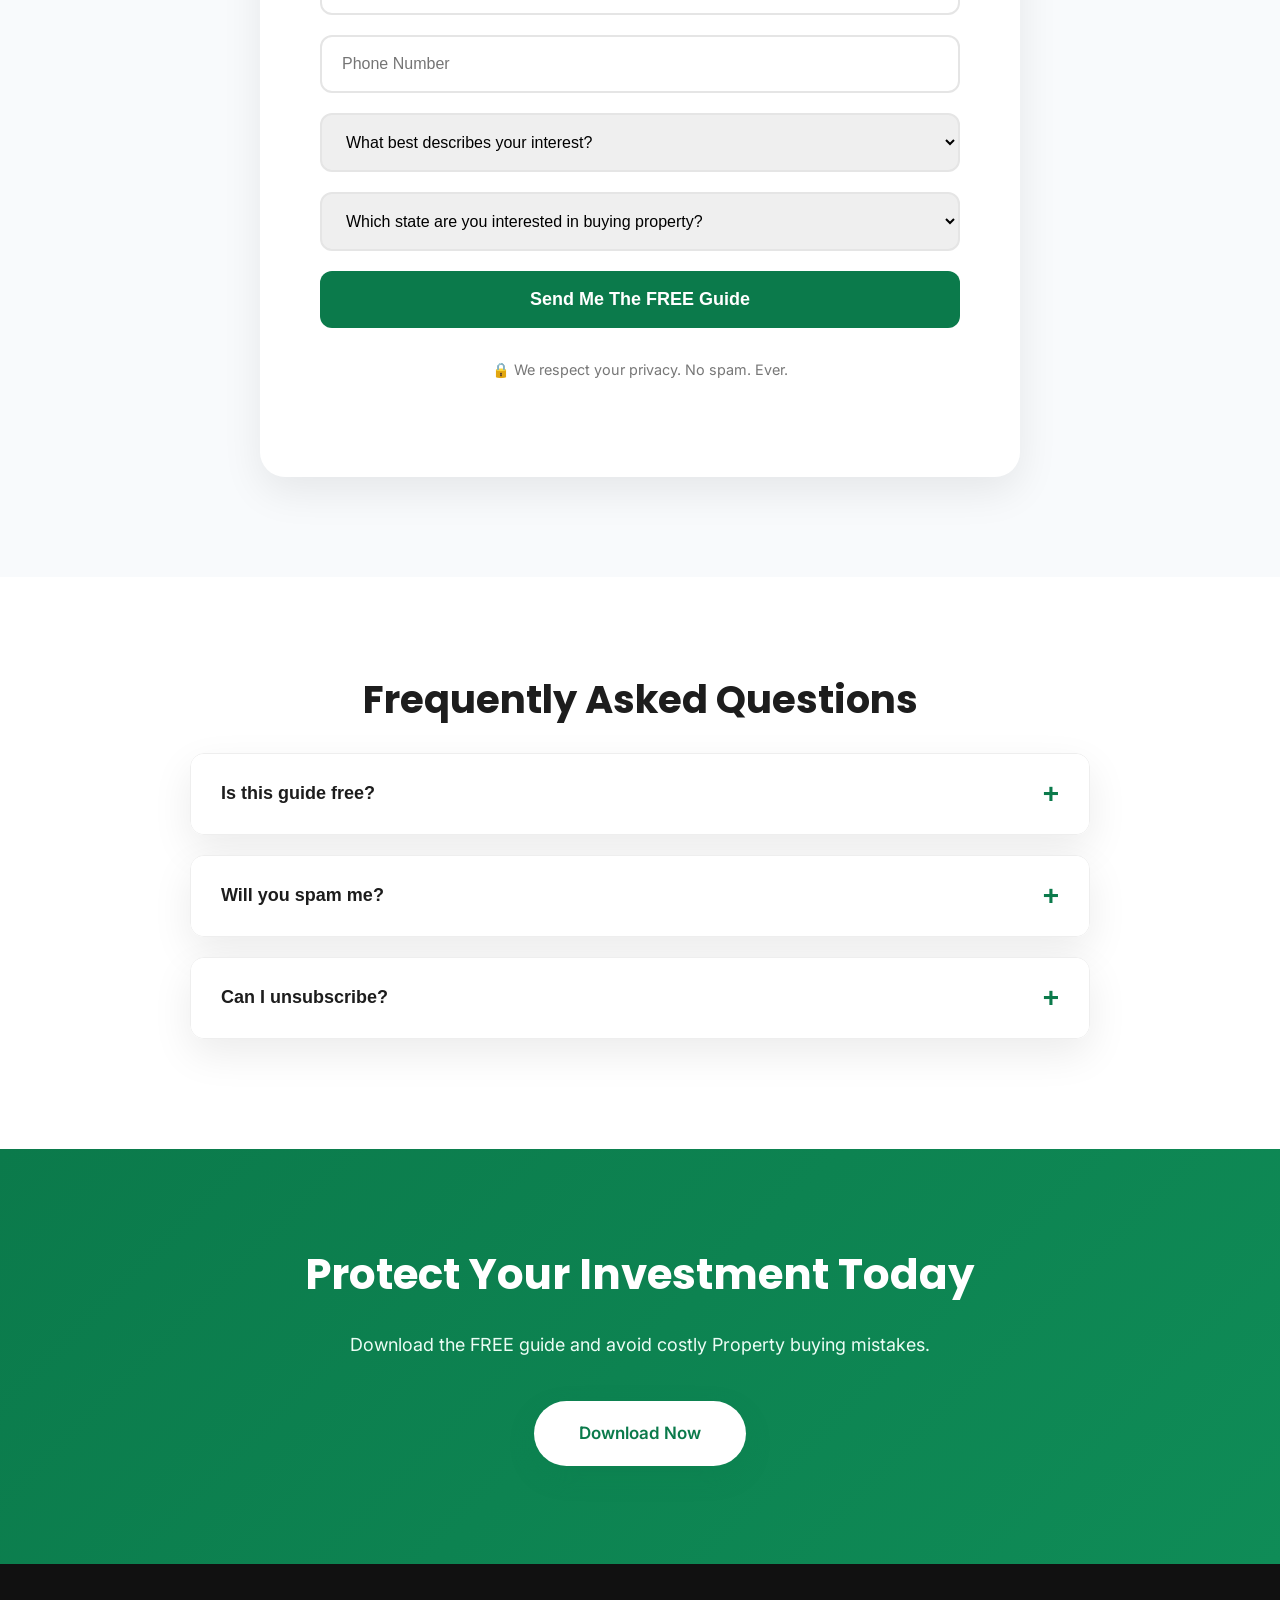
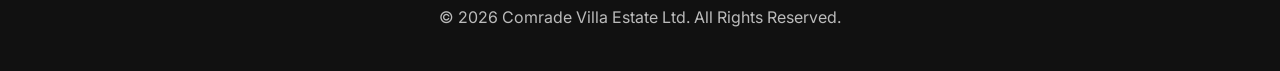
==== commit e76f472f: "Adding location" ====
--- a/index.html
+++ b/index.html
@@ -210,7 +210,15 @@
                 I'm planning to buy within the next 12 months
               </option>
               <option value="Investing in real estate">I'm investing in real estate</option>
-              <option value="Just exploring">I'm just exploring</option>
+              <option value="Just exploring">I only need the free guide</option>
+            </select>
+
+            <select name="location" required>
+              <option value="" selected disabled>Which state are you interested in buying property?</option>
+              <option value="Actively looking to buy property">Abuja (FCT)</option>
+              <option value="Planning to buy within the next 12 months">Lagos</option>
+              <option value="Investing in real estate">Rivers</option>
+              <option value="Just exploring">Other</option>
             </select>
 
             <button type="submit">Send Me The FREE Guide</button>
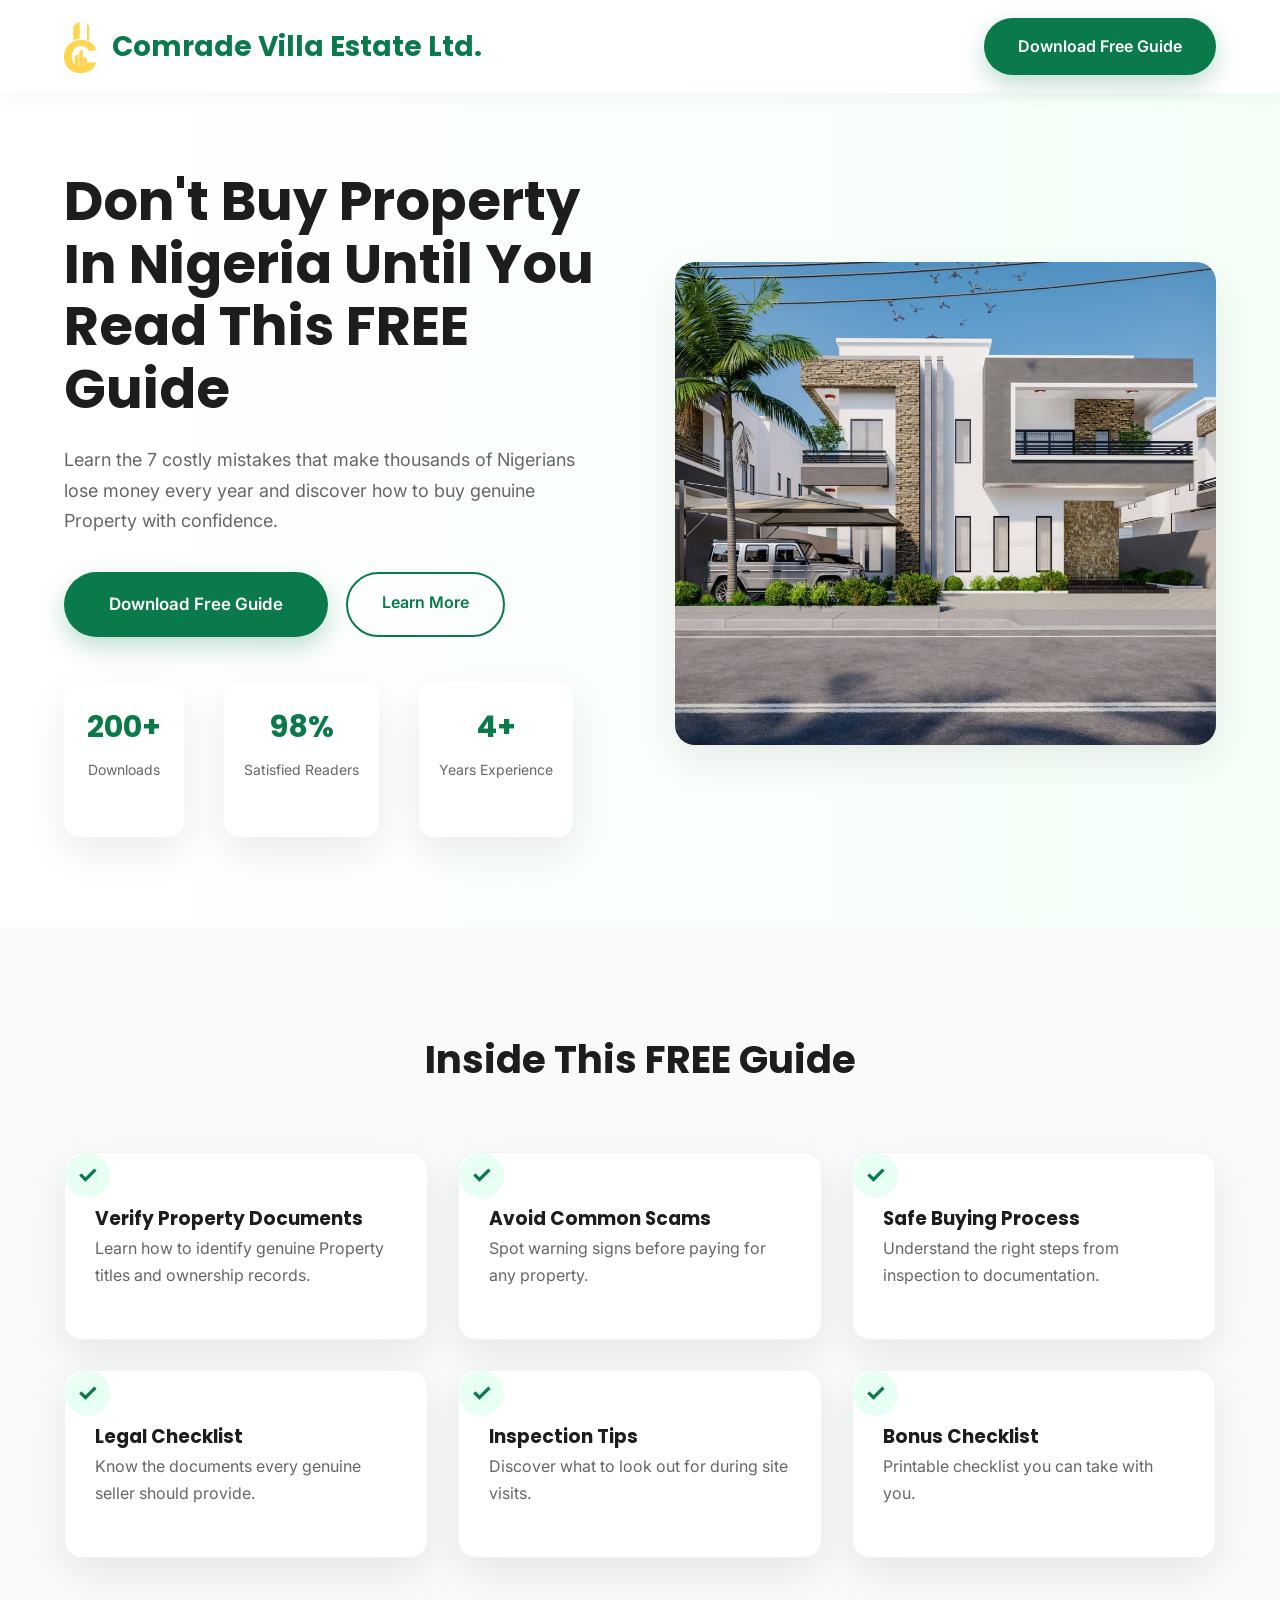
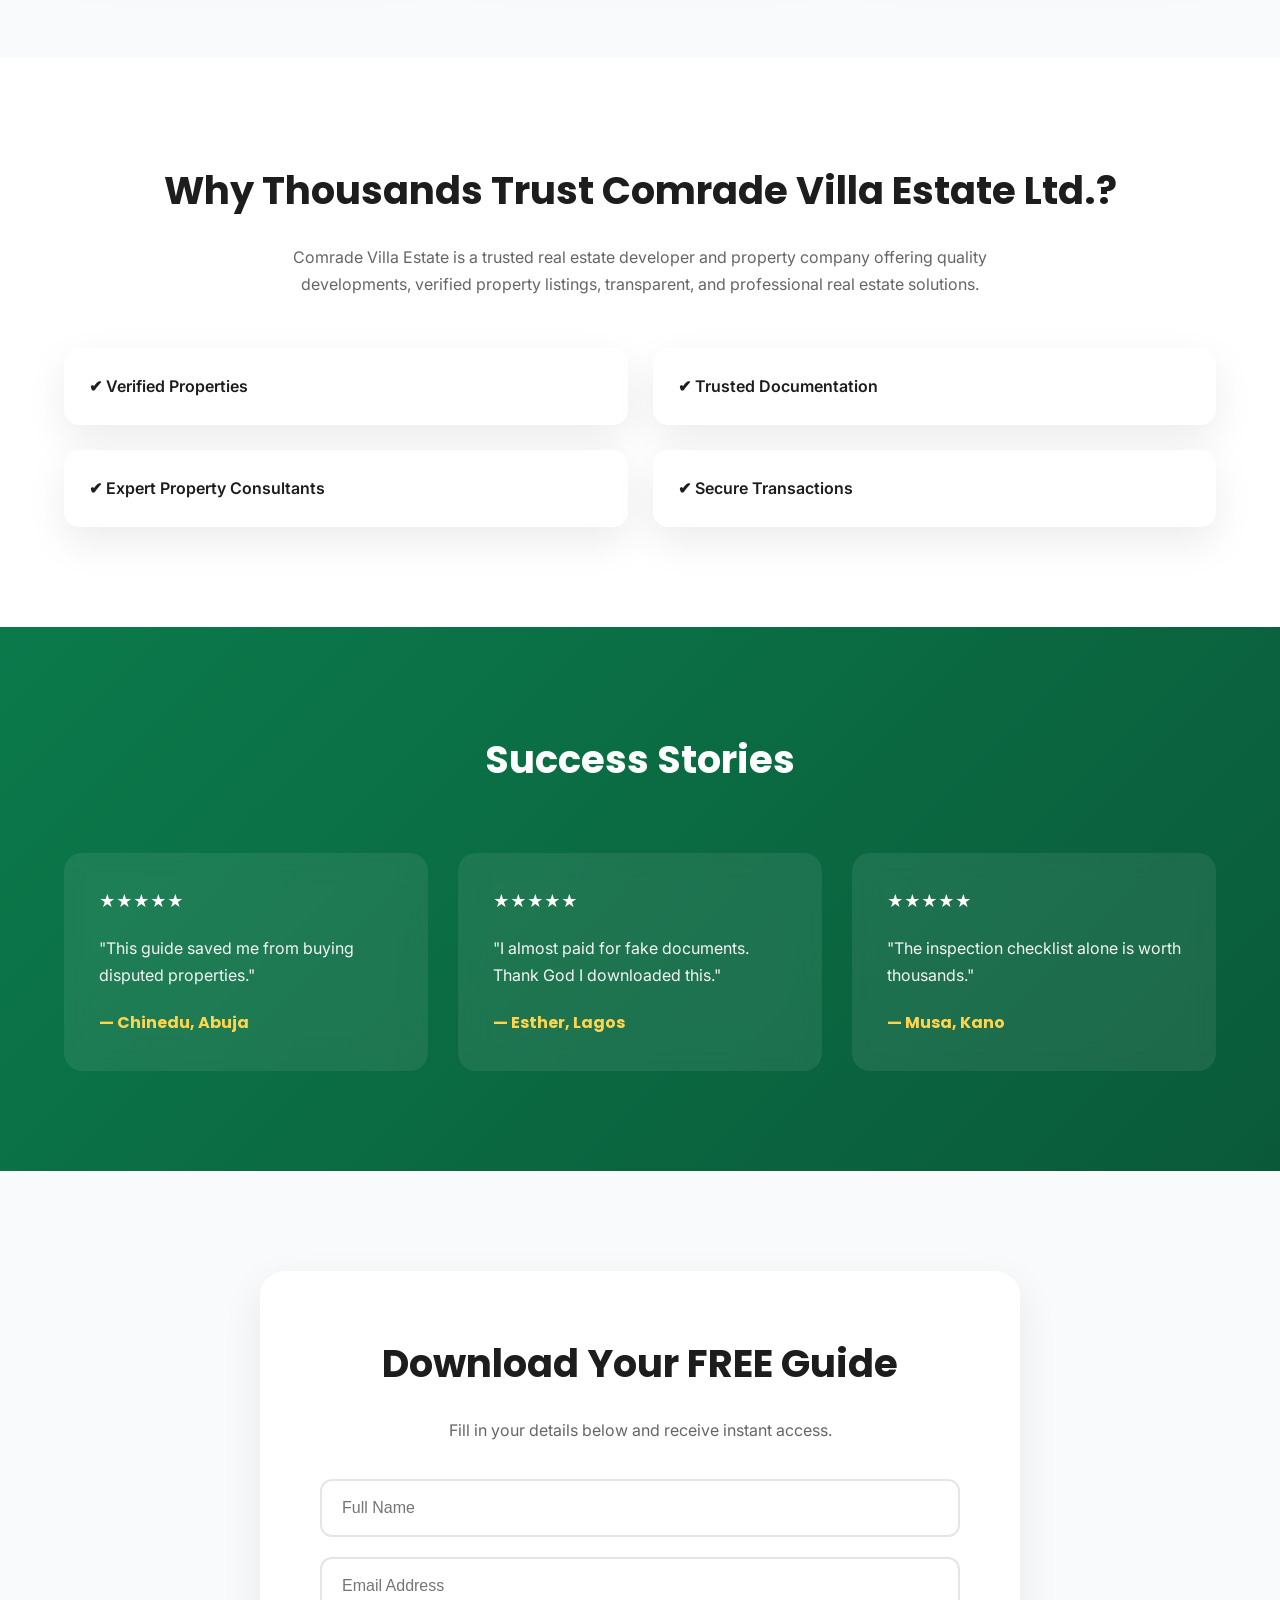
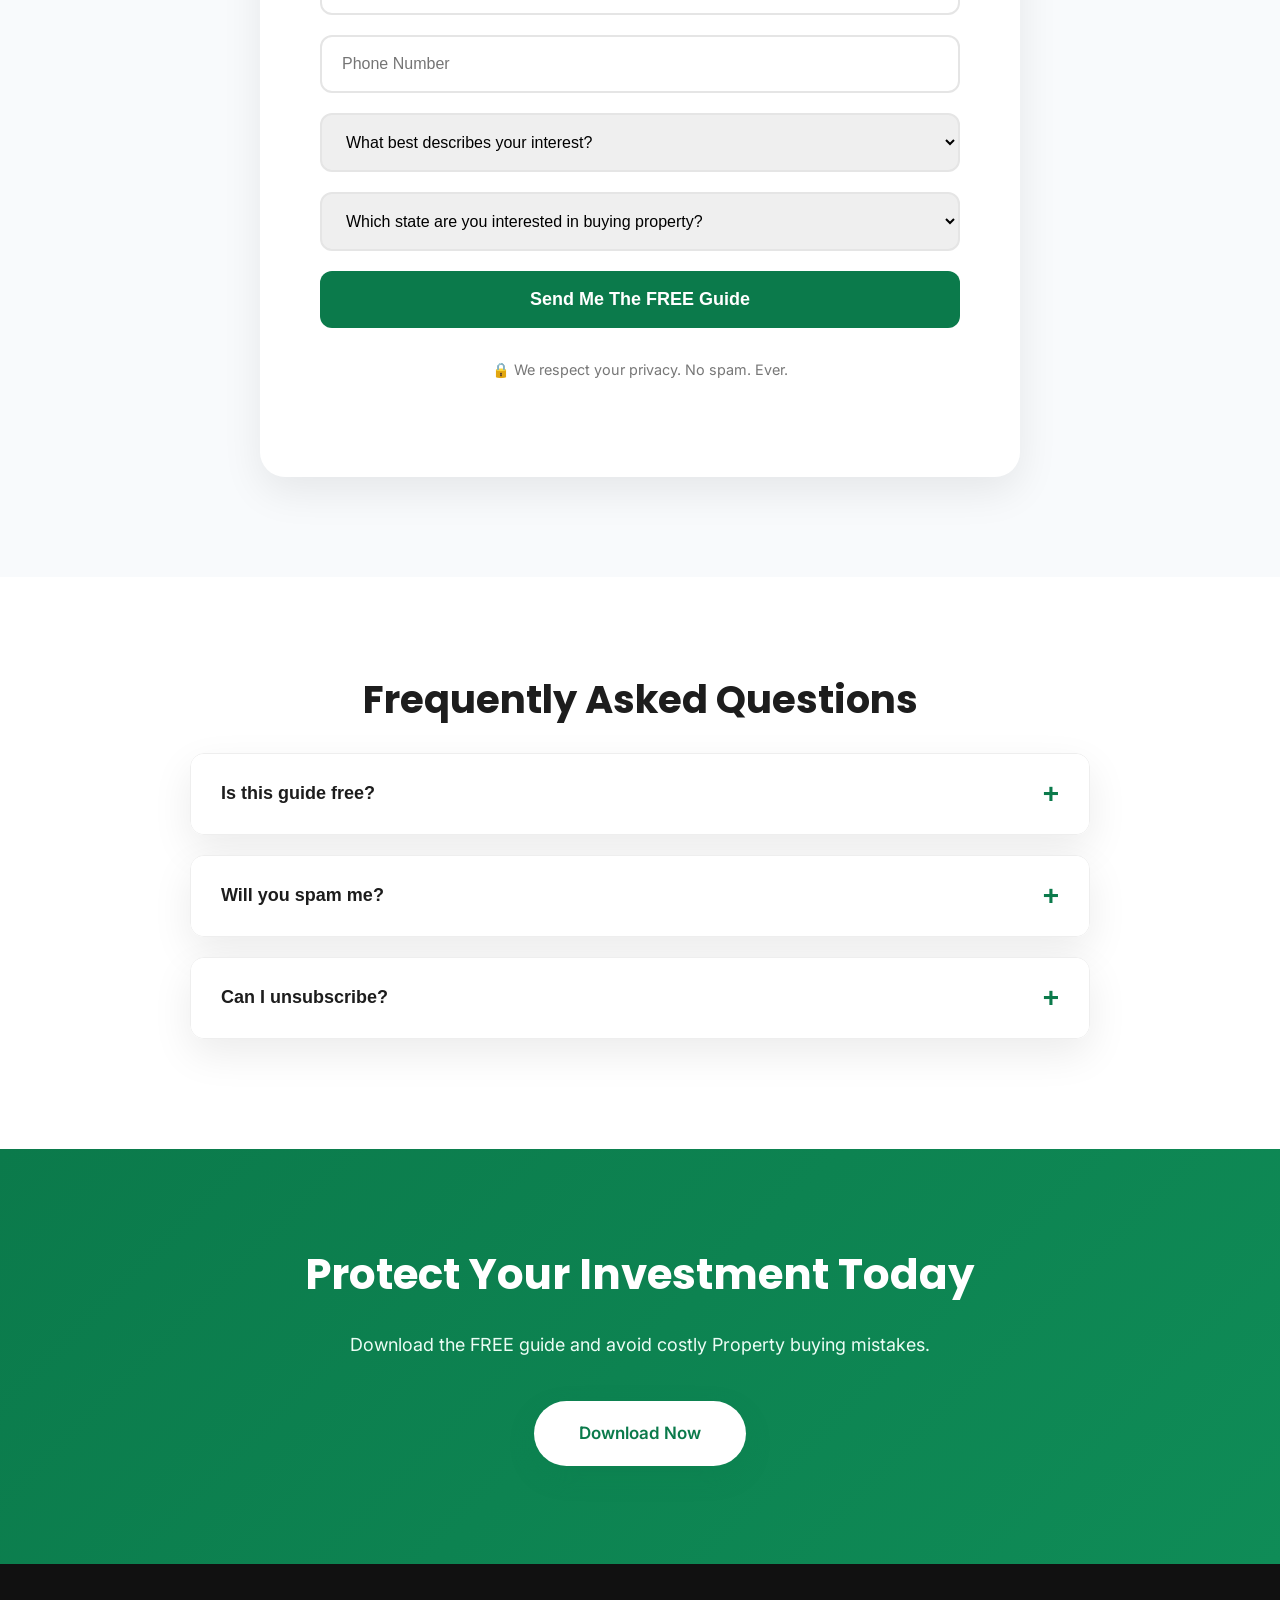
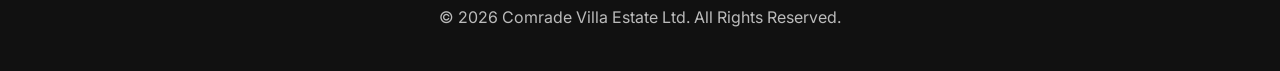
==== commit 21b65738: "Location changed" ====
--- a/index.html
+++ b/index.html
@@ -22,6 +22,37 @@
     />
 
     <link rel="stylesheet" href="css/style.css" />
+
+    <!-- Facebook Pixel Code -->
+    <script>
+      !(function (f, b, e, v, n, t, s) {
+        if (f.fbq) return;
+        n = f.fbq = function () {
+          n.callMethod ? n.callMethod.apply(n, arguments) : n.queue.push(arguments);
+        };
+        if (!f._fbq) f._fbq = n;
+        n.push = n;
+        n.loaded = !0;
+        n.version = "2.0";
+        n.queue = [];
+        t = b.createElement(e);
+        t.async = !0;
+        t.src = v;
+        s = b.getElementsByTagName(e)[0];
+        s.parentNode.insertBefore(t, s);
+      })(window, document, "script", "https://connect.facebook.net/en_US/fbevents.js");
+      fbq("init", "911865536247400");
+      fbq("track", "PageView");
+    </script>
+    <noscript>
+      <img
+        height="1"
+        width="1"
+        src="https://www.facebook.com/tr?id=911865536247400&ev=PageView
+&noscript=1"
+      />
+    </noscript>
+    <!-- End Facebook Pixel Code -->
   </head>
 
   <body>
@@ -215,10 +246,10 @@
 
             <select name="location" required>
               <option value="" selected disabled>Which state are you interested in buying property?</option>
-              <option value="Actively looking to buy property">Abuja (FCT)</option>
-              <option value="Planning to buy within the next 12 months">Lagos</option>
-              <option value="Investing in real estate">Rivers</option>
-              <option value="Just exploring">Other</option>
+              <option value="Abuja (FCT)">Abuja (FCT)</option>
+              <option value="Niger">Niger</option>
+              <option value="Nasarawa">Nasarawa</option>
+              <option value="Other">Other</option>
             </select>
 
             <button type="submit">Send Me The FREE Guide</button>
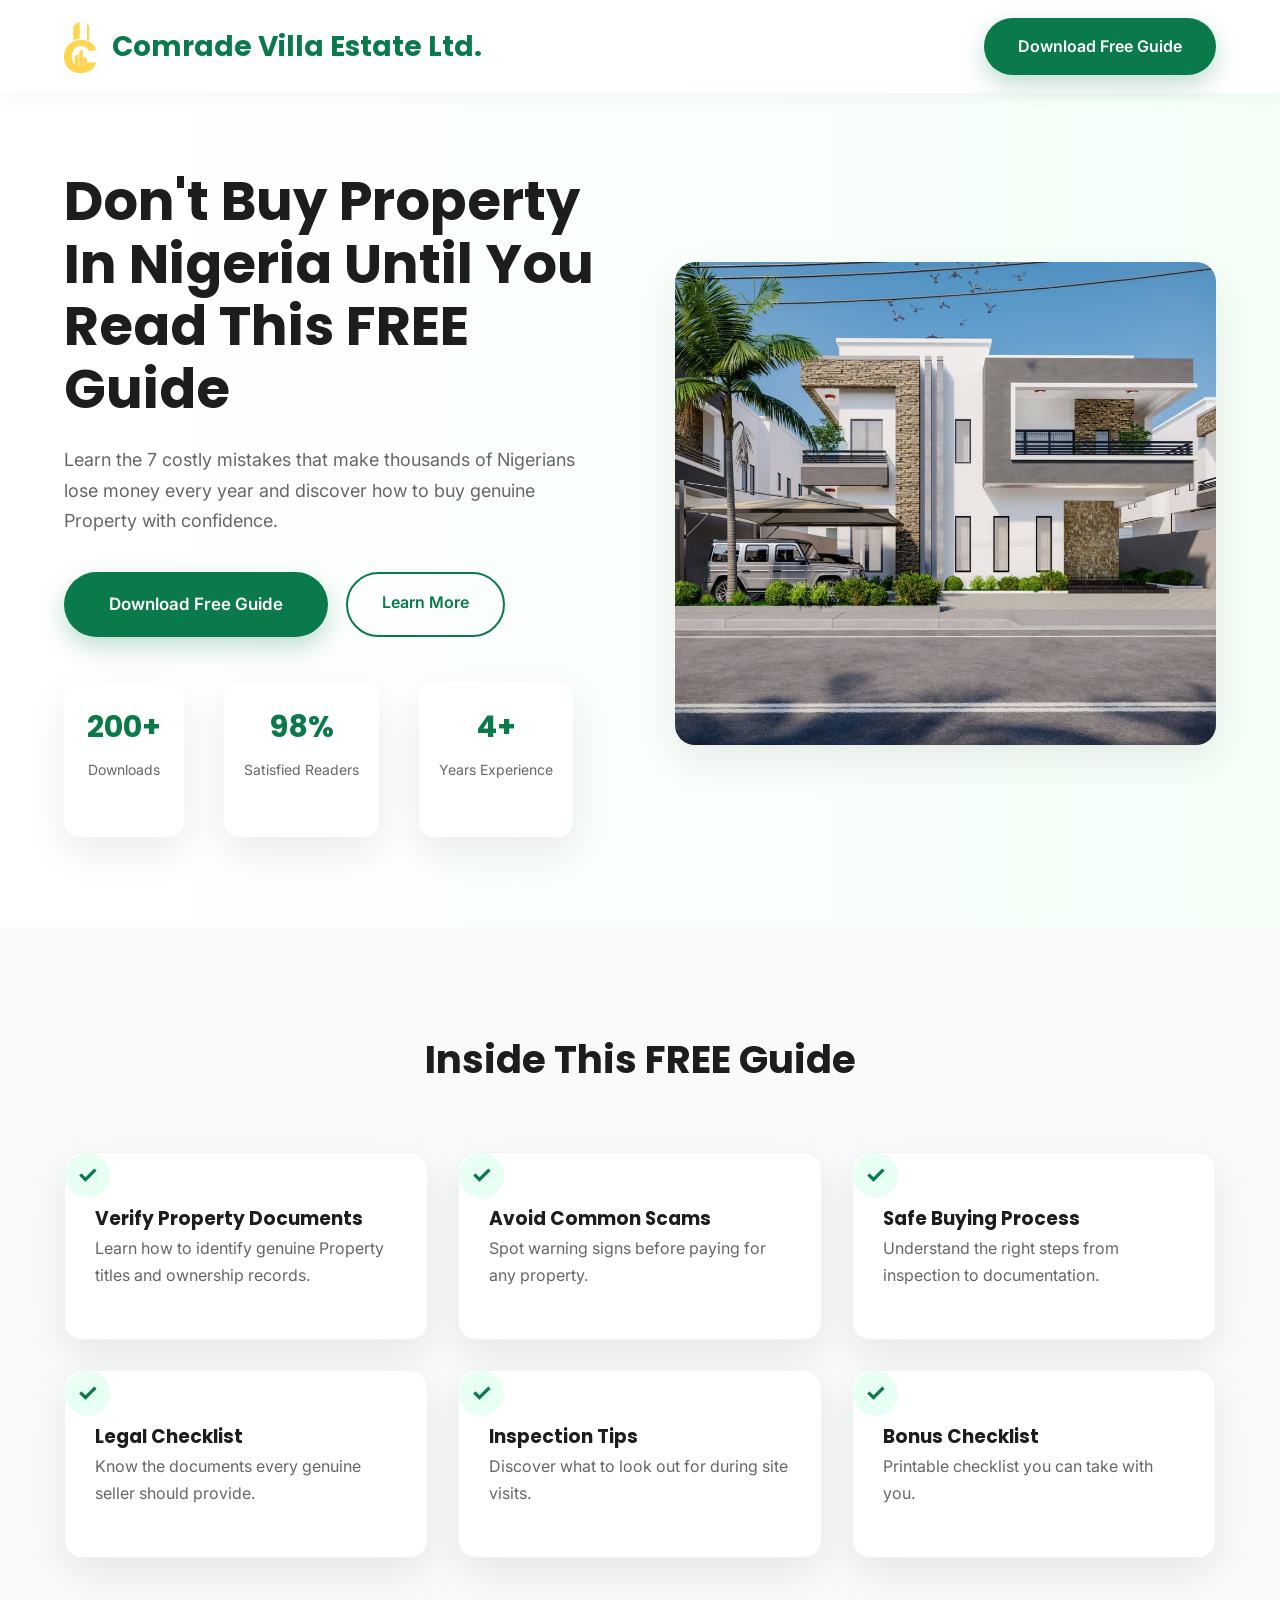
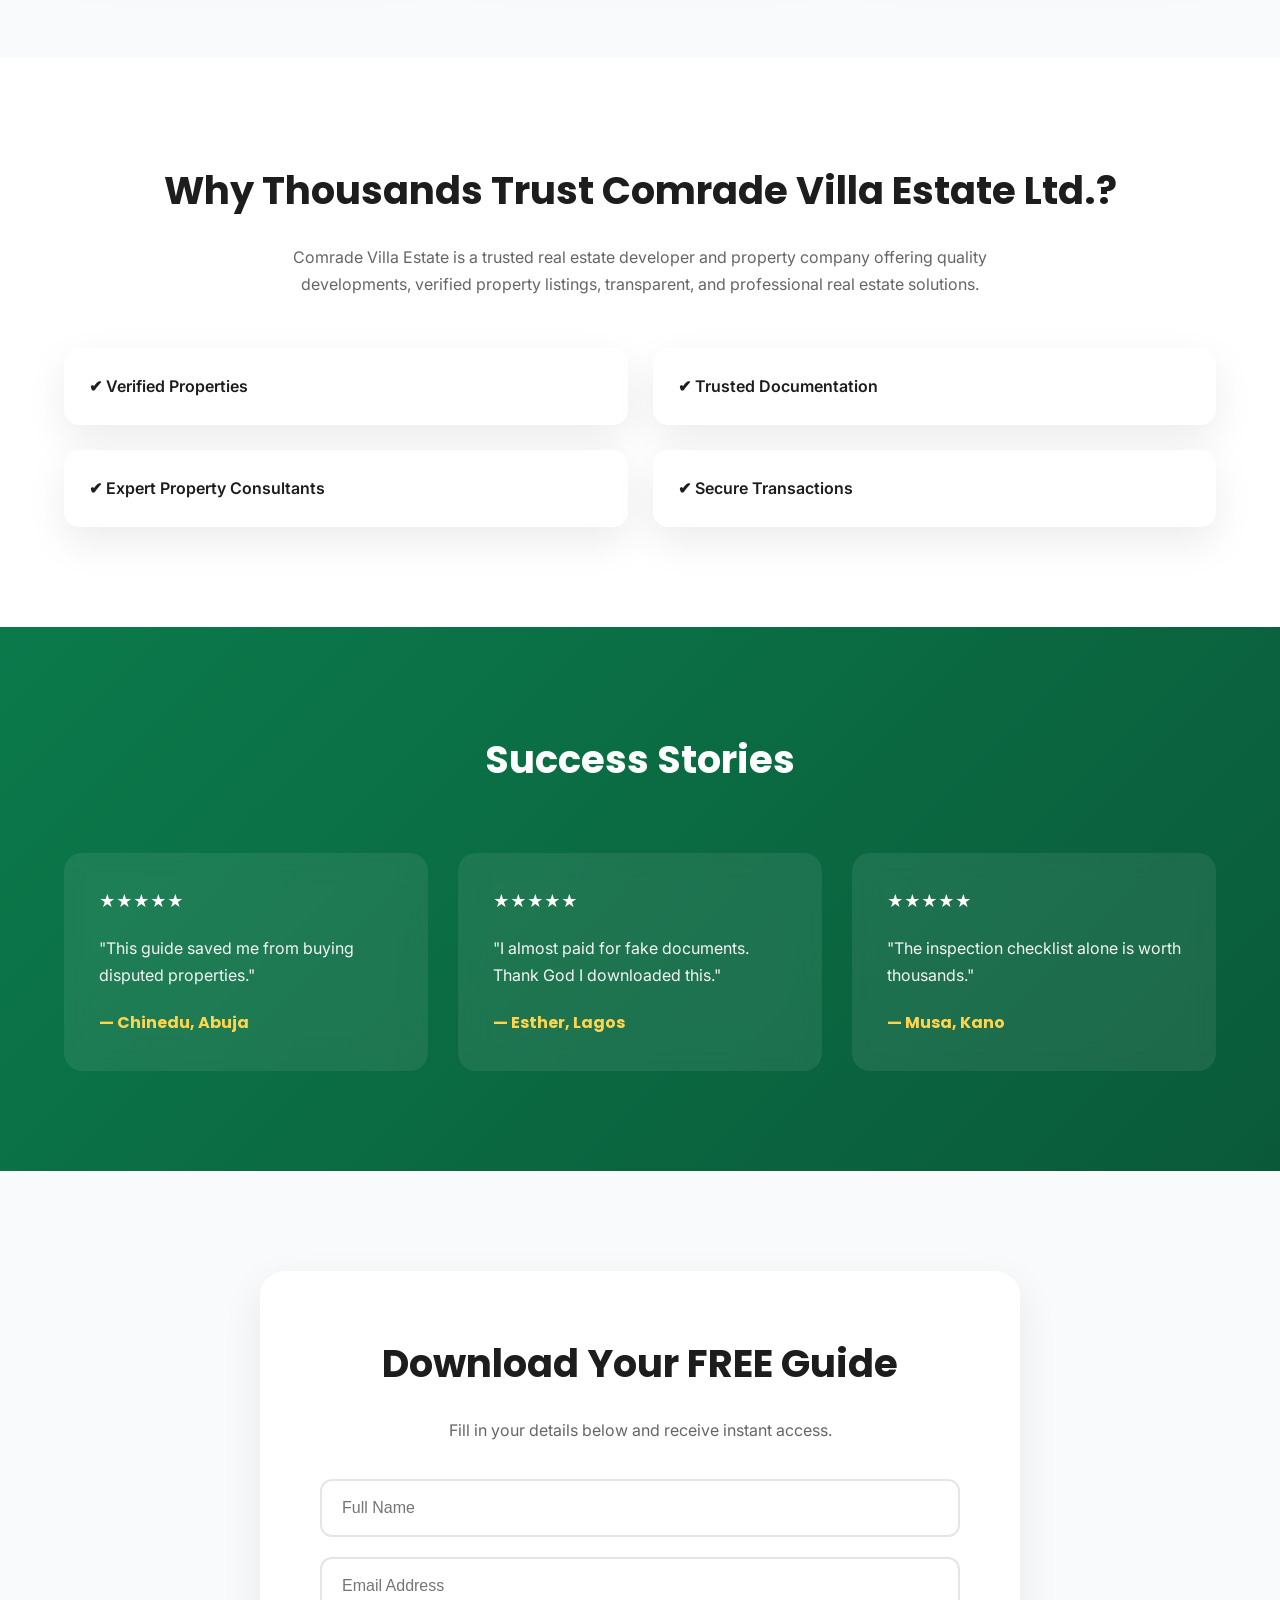
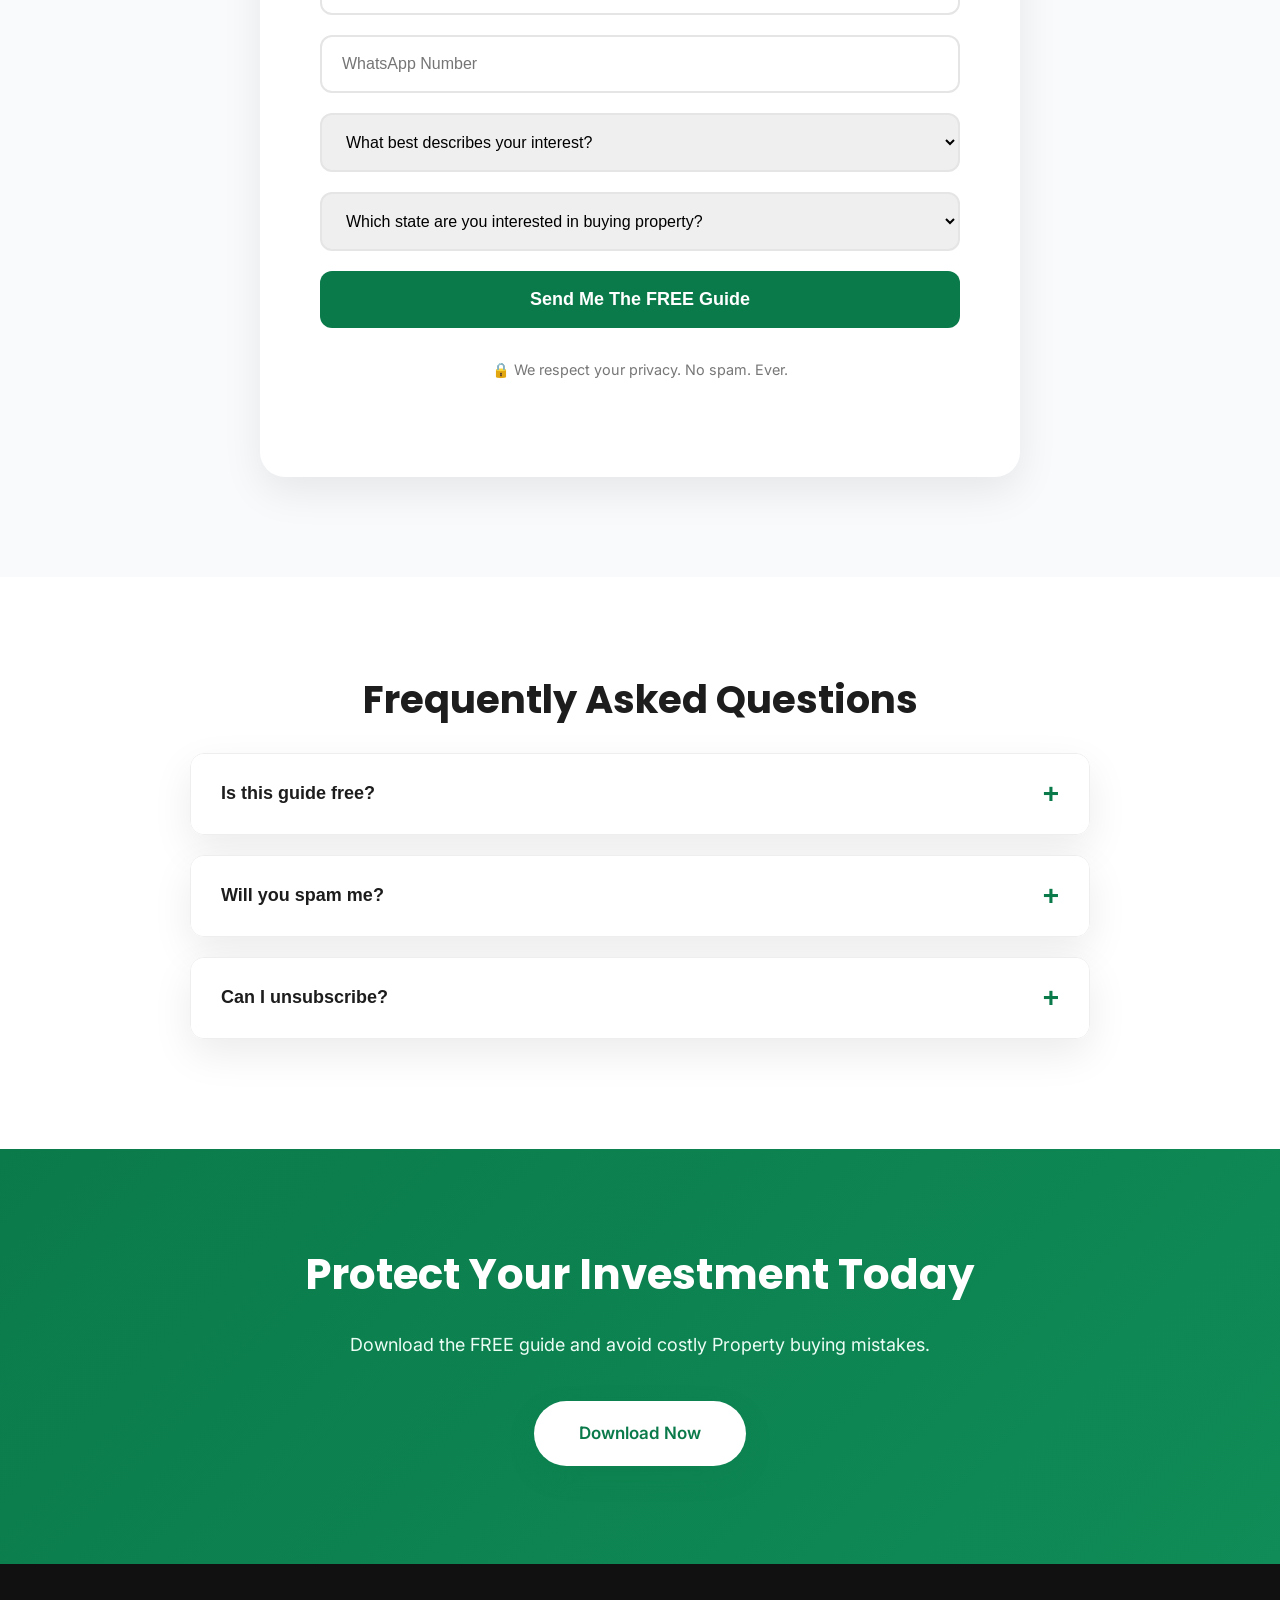
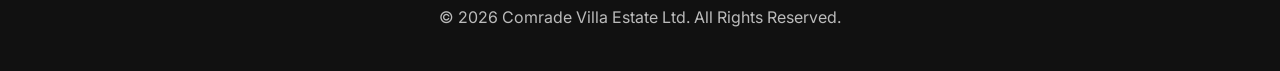
==== commit 0b68540c: "Whatsapp" ====
--- a/index.html
+++ b/index.html
@@ -232,7 +232,7 @@
 
             <input type="email" name="email" placeholder="Email Address" required />
 
-            <input type="tel" name="phone" placeholder="Phone Number" />
+            <input type="tel" name="phone" placeholder="WhatsApp Number" required />
 
             <select name="interest" required>
               <option value="" selected disabled>What best describes your interest?</option>
